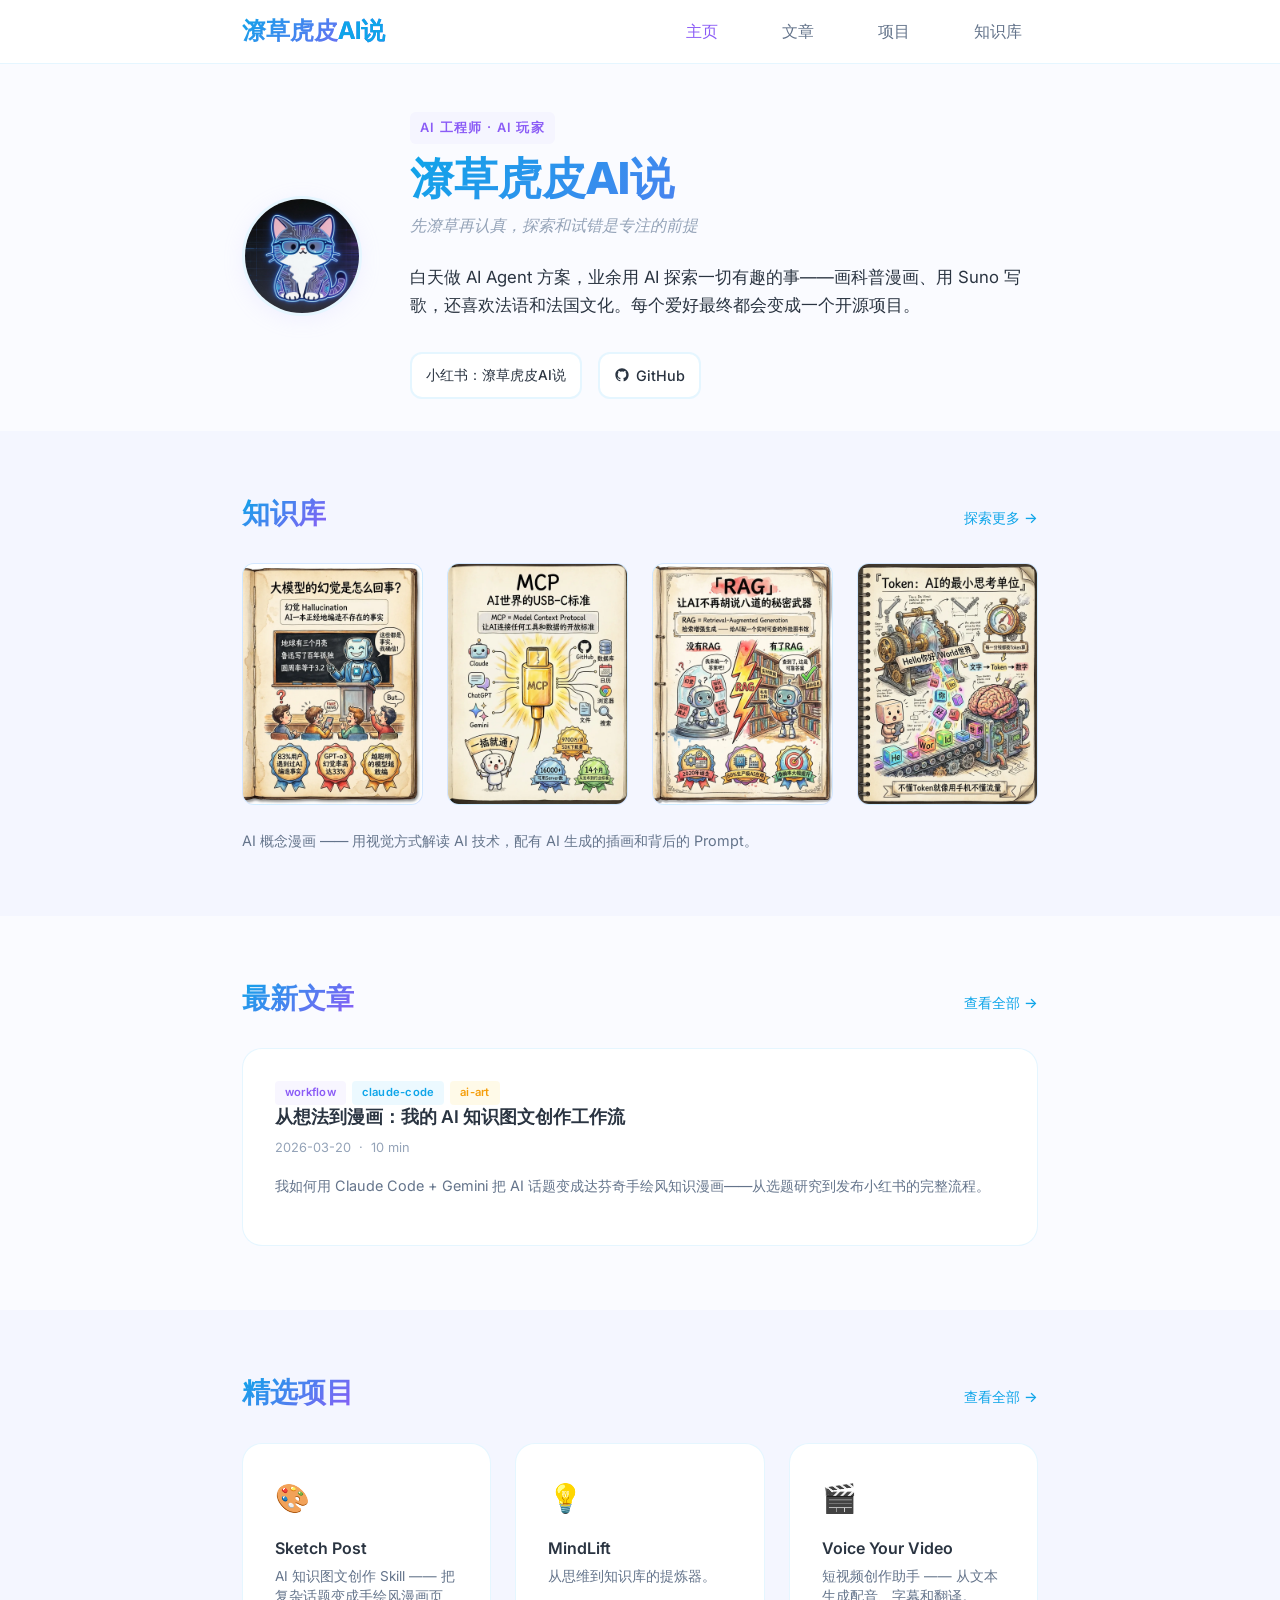
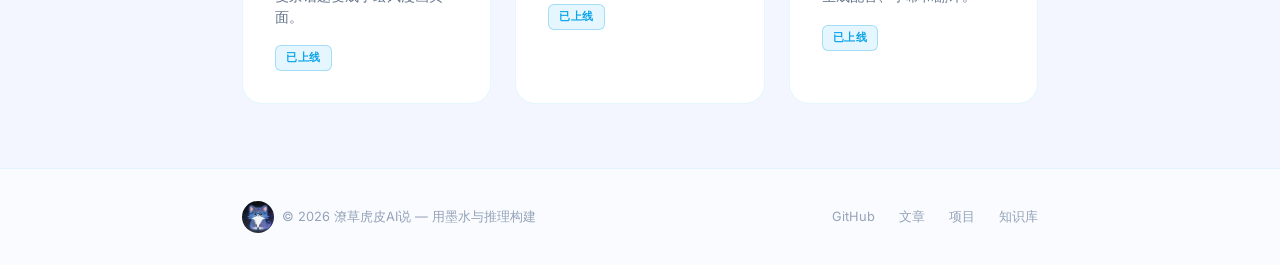
==== index.html @ 09efc5f9 "chore: reorder to knowledge-articles-projects, alternate bg colors Hero (white) → Knowledge (alt) → " ====
<!DOCTYPE html>
<html lang="en">
<head>
  <meta charset="UTF-8">
  <meta name="viewport" content="width=device-width, initial-scale=1.0">
  <meta name="description" content="潦草虎皮AI说 — AI 工程师，用漫画讲 AI 知识，用代码把爱好变成产品">
  <title>潦草虎皮AI说 — AI Engineer</title>
  <link rel="preconnect" href="https://fonts.googleapis.com">
  <link rel="preconnect" href="https://fonts.gstatic.com" crossorigin>
  <link href="https://fonts.googleapis.com/css2?family=Inter:wght@300;400;500;600;700;800&display=swap" rel="stylesheet">
  <style>
    /* 清新配色系统 */
    :root {
      --bg-primary: #fafbff;
      --bg-secondary: #f0f4ff;
      --bg-card: #ffffff;
      --text-primary: #2a3441;
      --text-secondary: #64748b;
      --text-muted: #94a3b8;
      --color-blue: #7dd3fc;
      --color-purple: #c4b5fd;
      --color-yellow: #fde68a;
      --color-blue-dark: #0ea5e9;
      --color-purple-dark: #8b5cf6;
      --color-yellow-dark: #f59e0b;
      --color-green-dark: #16a34a;
      --gradient-bg: #fafbff;
      --gradient-text: linear-gradient(135deg, #0ea5e9, #8b5cf6);
      --border-light: rgba(125, 211, 252, 0.2);
      --shadow-card: 0 4px 20px rgba(196, 181, 253, 0.15);
      --nav-height: 64px;
      --container-max: 860px;
      --spacing-xs: 0.5rem;
      --spacing-sm: 1rem;
      --spacing-md: 1.5rem;
      --spacing-lg: 2rem;
      --spacing-xl: 3rem;
      --spacing-2xl: 4rem;
      --radius-sm: 8px;
      --radius-md: 12px;
      --radius-lg: 20px;
      --transition-fast: 200ms ease;
      --transition-normal: 300ms ease;
    }

    * { box-sizing: border-box; margin: 0; padding: 0; }

    html {
      font-size: 16px;
      scroll-behavior: smooth;
      -webkit-font-smoothing: antialiased;
    }

    body {
      font-family: 'Inter', -apple-system, BlinkMacSystemFont, 'Segoe UI', sans-serif;
      font-weight: 400;
      line-height: 1.6;
      color: var(--text-primary);
      background: var(--gradient-bg);
      min-height: 100vh;
    }

    h1, h2, h3 {
      font-weight: 600;
      line-height: 1.3;
    }
    p { color: var(--text-secondary); }
    a { color: var(--color-blue-dark); text-decoration: none; transition: var(--transition-fast); }
    a:hover { color: var(--color-purple-dark); }

    .container {
      max-width: var(--container-max);
      margin: 0 auto;
      padding: 0 var(--spacing-lg);
    }

    /* Navigation */
    .nav {
      position: fixed;
      top: 0;
      width: 100%;
      height: var(--nav-height);
      background: rgba(255, 255, 255, 0.9);
      backdrop-filter: blur(20px);
      border-bottom: 1px solid var(--border-light);
      z-index: 1000;
    }

    .nav__inner {
      display: flex;
      align-items: center;
      justify-content: space-between;
      height: 100%;
    }

    .nav__logo {
      font-size: 1.5rem;
      font-weight: 700;
      background: var(--gradient-text);
      -webkit-background-clip: text;
      -webkit-text-fill-color: transparent;
      text-decoration: none;
    }

    .nav__logo-ai {
      color: var(--color-blue-dark);
      -webkit-text-fill-color: var(--color-blue-dark);
    }

    .nav__right {
      display: flex;
      align-items: center;
      gap: var(--spacing-sm);
    }

    .lang-toggle {
      padding: 6px 12px;
      border: 1px solid var(--border-light);
      border-radius: 6px;
      background: var(--bg-card);
      color: var(--text-secondary);
      font-size: 0.8rem;
      font-weight: 600;
      cursor: pointer;
      transition: var(--transition-fast);
    }

    .lang-toggle:hover {
      border-color: var(--color-purple);
      color: var(--color-purple-dark);
    }

    .nav__links {
      display: flex;
      list-style: none;
      gap: var(--spacing-lg);
    }

    .nav__link {
      font-weight: 500;
      color: var(--text-secondary);
      padding: var(--spacing-sm);
      border-radius: 6px;
      transition: var(--transition-fast);
    }

    .nav__link:hover {
      color: var(--color-purple-dark);
      background: rgba(196, 181, 253, 0.1);
    }

    .nav__link--active {
      color: var(--color-purple-dark);
    }

    .nav__hamburger {
      display: none;
      flex-direction: column;
      background: none;
      border: none;
      cursor: pointer;
      gap: 3px;
      padding: 8px;
    }

    .nav__hamburger span {
      width: 20px;
      height: 2px;
      background: var(--gradient-text);
      border-radius: 1px;
    }

    /* Hero Section — compact */
    .hero {
      padding-top: calc(var(--nav-height) + var(--spacing-xl));
      padding-bottom: var(--spacing-lg);
    }

    .hero__layout {
      display: grid;
      grid-template-columns: auto 1fr;
      gap: var(--spacing-xl);
      align-items: center;
    }

    @keyframes avatar-pulse {
      0%, 100% { box-shadow: var(--shadow-card), 0 0 0 0 rgba(139, 92, 246, 0.3); }
      50% { box-shadow: var(--shadow-card), 0 0 0 8px rgba(139, 92, 246, 0); }
    }

    .avatar-frame {
      width: 120px;
      height: 120px;
      border-radius: 50%;
      background: var(--bg-card);
      display: flex;
      align-items: center;
      justify-content: center;
      border: 3px solid var(--border-light);
      box-shadow: var(--shadow-card);
      animation: avatar-pulse 3s ease-in-out infinite;
    }

    .avatar-placeholder {
      display: flex;
      flex-direction: column;
      align-items: center;
      color: var(--color-purple-dark);
      text-align: center;
    }

    .avatar-placeholder__icon { width: 40px; height: 40px; margin-bottom: 6px; }
    .avatar-placeholder__label { font-size: 0.7rem; font-weight: 500; }

    .hero__eyebrow {
      font-size: 0.8rem;
      font-weight: 600;
      color: var(--color-purple-dark);
      text-transform: uppercase;
      letter-spacing: 0.1em;
      margin-bottom: var(--spacing-xs);
      padding: 6px 10px;
      background: rgba(196, 181, 253, 0.1);
      border-radius: 6px;
      display: inline-block;
    }

    .hero__name {
      font-size: 2.75rem;
      font-weight: 800;
      margin-bottom: var(--spacing-xs);
      background: var(--gradient-text);
      -webkit-background-clip: text;
      -webkit-text-fill-color: transparent;
      line-height: 1.2;
    }

    .hero__slogan {
      font-size: 1rem;
      font-style: italic;
      color: var(--text-muted);
      margin-bottom: var(--spacing-md);
    }

    .hero__bio {
      font-size: 1.05rem;
      line-height: 1.7;
      color: var(--text-primary);
      margin-bottom: var(--spacing-lg);
    }

    .hero__links {
      display: flex;
      gap: var(--spacing-sm);
      flex-wrap: wrap;
    }

    /* Social Links */
    .social-link {
      display: inline-flex;
      align-items: center;
      gap: 6px;
      padding: 10px 14px;
      background: var(--bg-card);
      border: 2px solid var(--border-light);
      border-radius: var(--radius-md);
      font-weight: 500;
      font-size: 0.9rem;
      color: var(--text-primary);
      transition: var(--transition-normal);
    }

    .social-link:hover { transform: translateY(-2px); }
    .social-link--github:hover { border-color: #333; box-shadow: 0 8px 24px rgba(0,0,0,0.15); color: #1a1a1a; }
    .social-link--xhs {
      font-size: 0.85rem;
    }
    .social-link--xhs:hover {
      border-color: #fe2c55;
      box-shadow: 0 8px 24px rgba(254, 44, 85, 0.2);
      color: #fe2c55;
    }

    .social-link svg { width: 16px; height: 16px; }

    /* Text Highlights */
    .text-highlight {
      background: linear-gradient(120deg, rgba(125, 211, 252, 0.2) 0%, rgba(196, 181, 253, 0.2) 100%);
      padding: 0.125em 0.375em;
      border-radius: 6px;
      font-weight: 500;
      color: var(--color-purple-dark);
      border: 1px solid rgba(196, 181, 253, 0.3);
      display: inline-block;
      margin: 0 2px;
    }

    /* Sections */
    .section {
      padding: var(--spacing-2xl) 0;
    }

    .section--alt {
      background: #f4f6ff;
    }

    .section__header {
      display: flex;
      align-items: baseline;
      justify-content: space-between;
      margin-bottom: var(--spacing-lg);
    }

    .section__title {
      font-size: 1.75rem;
      font-weight: 700;
      background: var(--gradient-text);
      -webkit-background-clip: text;
      -webkit-text-fill-color: transparent;
    }

    .section__view-all {
      font-size: 0.9rem;
      font-weight: 500;
      color: var(--color-blue-dark);
      white-space: nowrap;
      transition: var(--transition-fast);
    }

    .section__view-all:hover {
      color: var(--color-purple-dark);
    }

    /* Cards — base */
    .card {
      background: var(--bg-card);
      border: 1px solid var(--border-light);
      border-radius: var(--radius-lg);
      padding: var(--spacing-lg);
      transition: var(--transition-normal);
    }

    .card:hover {
      border-color: var(--color-blue);
      transform: translateY(-3px);
      box-shadow: 0 12px 40px rgba(139, 92, 246, 0.15);
    }

    /* Article Cards */
    .article-preview-card {
      display: block;
      text-decoration: none;
      color: inherit;
    }

    .article-preview-card:hover {
      color: inherit;
    }

    .article-preview__title {
      font-size: 1.1rem;
      font-weight: 600;
      color: var(--text-primary);
      margin-bottom: var(--spacing-xs);
      line-height: 1.4;
    }

    .article-preview__meta {
      display: flex;
      align-items: center;
      gap: 8px;
      font-size: 0.8rem;
      color: var(--text-muted);
      margin-bottom: var(--spacing-sm);
    }

    .article-preview__excerpt {
      font-size: 0.9rem;
      color: var(--text-secondary);
      line-height: 1.6;
      margin-bottom: var(--spacing-sm);
      display: -webkit-box;
      -webkit-line-clamp: 2;
      -webkit-box-orient: vertical;
      overflow: hidden;
    }

    .article-preview__tags {
      display: flex;
      gap: 6px;
      flex-wrap: wrap;
    }

    .tag {
      display: inline-block;
      padding: 3px 10px;
      font-size: 0.7rem;
      font-weight: 600;
      border-radius: 4px;
      background: rgba(196, 181, 253, 0.12);
      color: var(--color-purple-dark);
      letter-spacing: 0.02em;
    }

    .tag--blue { background: rgba(125, 211, 252, 0.15); color: var(--color-blue-dark); }
    .tag--yellow { background: rgba(253, 230, 138, 0.2); color: var(--color-yellow-dark); }
    .tag--green { background: rgba(22, 163, 74, 0.1); color: var(--color-green-dark); }

    /* Project Cards */
    .project-preview-cards {
      display: grid;
      grid-template-columns: repeat(3, 1fr);
      gap: var(--spacing-md);
    }

    .project-preview-card {
      display: block;
      text-decoration: none;
      color: inherit;
    }

    .project-preview-card:hover { color: inherit; }

    .project-preview__icon {
      font-size: 1.75rem;
      margin-bottom: var(--spacing-sm);
    }

    .project-preview__name {
      font-size: 1rem;
      font-weight: 600;
      color: var(--text-primary);
      margin-bottom: 4px;
    }

    .project-preview__desc {
      font-size: 0.85rem;
      color: var(--text-secondary);
      line-height: 1.5;
      margin-bottom: var(--spacing-sm);
    }

    /* Status Badges */
    .status-badge {
      display: inline-block;
      padding: 3px 10px;
      font-size: 0.7rem;
      font-weight: 600;
      border-radius: 6px;
      text-transform: uppercase;
      letter-spacing: 0.05em;
    }

    .status-badge--wip {
      background: rgba(253, 230, 138, 0.2);
      color: var(--color-yellow-dark);
      border: 1px solid rgba(245, 158, 11, 0.3);
    }

    .status-badge--active {
      background: rgba(125, 211, 252, 0.2);
      color: var(--color-blue-dark);
      border: 1px solid rgba(14, 165, 233, 0.3);
    }

    .status-badge--planning {
      background: rgba(196, 181, 253, 0.2);
      color: var(--color-purple-dark);
      border: 1px solid rgba(139, 92, 246, 0.3);
    }

    /* Knowledge Preview Grid */
    .knowledge-preview-grid {
      display: grid;
      grid-template-columns: repeat(4, 1fr);
      gap: var(--spacing-md);
      margin-bottom: var(--spacing-md);
    }

    .knowledge-thumb {
      aspect-ratio: 3/4;
      border-radius: var(--radius-md);
      overflow: hidden;
      position: relative;
      background: linear-gradient(135deg, rgba(125, 211, 252, 0.15), rgba(196, 181, 253, 0.2));
      border: 1px solid var(--border-light);
      transition: var(--transition-normal);
    }

    .knowledge-thumb:hover {
      transform: translateY(-3px);
      box-shadow: 0 8px 24px rgba(139, 92, 246, 0.15);
      border-color: var(--color-purple);
    }

    .knowledge-preview__desc {
      font-size: 0.9rem;
      color: var(--text-secondary);
      line-height: 1.6;
    }

    /* About section */
    .about-brief {
      font-size: 1.05rem;
      line-height: 1.8;
      color: var(--text-secondary);
      max-width: 640px;
    }

    .about-brief strong {
      color: var(--text-primary);
      font-weight: 600;
    }

    /* Article grid */
    .article-preview-grid {
      display: grid;
      gap: var(--spacing-md);
    }

    /* Footer */
    .footer {
      padding: var(--spacing-lg) 0;
      border-top: 1px solid var(--border-light);
    }

    .footer__inner {
      display: flex;
      align-items: center;
      justify-content: space-between;
    }

    .footer__copy {
      font-size: 0.8rem;
      color: var(--text-muted);
    }

    .footer__links {
      display: flex;
      gap: var(--spacing-md);
    }

    .footer__link {
      font-size: 0.8rem;
      color: var(--text-muted);
    }

    .footer__link:hover {
      color: var(--color-purple-dark);
    }

    .footer__cat {
      width: 32px;
      height: 32px;
      border-radius: 50%;
      object-fit: cover;
    }

    /* Responsive */
    @media (max-width: 768px) {
      .container { padding: 0 var(--spacing-md); }
      .hero__layout {
        grid-template-columns: 1fr;
        text-align: center;
        gap: var(--spacing-lg);
      }
      .hero__name { font-size: 2.25rem; }
      .hero__links { justify-content: center; }
      .nav__links { display: none; }
      .nav__hamburger { display: flex; }
      .project-preview-cards { grid-template-columns: 1fr; }
      .knowledge-preview-grid { grid-template-columns: repeat(2, 1fr); }
      .section__header { flex-direction: column; gap: var(--spacing-xs); }
      .footer__inner { flex-direction: column; gap: var(--spacing-sm); text-align: center; }
    }

    @media (max-width: 480px) {
      .knowledge-preview-grid { grid-template-columns: repeat(2, 1fr); }
    }
  </style>
</head>
<body data-page="home">

  <!-- Navigation -->
  <nav class="nav" aria-label="Main navigation">
    <div class="container nav__inner">
      <a href="index.html" class="nav__logo" aria-label="HoopyAI home">
        潦草虎皮<span class="nav__logo-ai">AI说</span>
      </a>
      <div class="nav__right">
        <button class="lang-toggle" aria-label="Switch language" hidden>中文</button>
        <button class="nav__hamburger" aria-label="Toggle navigation" aria-expanded="false" aria-controls="nav-links">
          <span></span><span></span><span></span>
        </button>
      </div>
      <ul class="nav__links" id="nav-links" role="list">
        <li><a href="index.html" class="nav__link" data-i18n="nav.home">Home</a></li>
        <li><a href="articles.html" class="nav__link" data-i18n="nav.articles">Articles</a></li>
        <li><a href="projects.html" class="nav__link" data-i18n="nav.projects">Projects</a></li>
        <li><a href="knowledge.html" class="nav__link" data-i18n="nav.knowledge">Knowledge</a></li>
      </ul>
    </div>
  </nav>

  <main>
    <!-- 1. Hero Section (compact) -->
    <section class="hero">
      <div class="container">
        <div class="hero__layout">
          <!-- Avatar -->
          <figure class="avatar-frame" aria-label="Profile photo">
            <img src="images/avatar/avatar.jpg" alt="潦草虎皮AI说" style="width:100%;height:100%;object-fit:cover;border-radius:50%;">
          </figure>

          <!-- Content -->
          <div class="hero__content">
            <p class="hero__eyebrow" data-i18n="hero.eyebrow">AI Engineer · AI Explorer</p>

            <h1 class="hero__name" data-i18n="hero.name">潦草虎皮AI说</h1>

            <p class="hero__slogan" data-i18n="hero.slogan">
              先潦草再认真，探索和试错是专注的前提
            </p>

            <p class="hero__bio" data-i18n="hero.bio">
              白天做 AI Agent 方案，业余用 AI 探索一切有趣的事——画科普漫画、用 Suno 写歌，还喜欢法语和法国文化。每个爱好最终都会变成一个开源项目。
            </p>

            <div class="hero__links" role="list">
              <span class="social-link social-link--xhs" role="listitem">
                小红书：潦草虎皮AI说
              </span>
              <a href="https://github.com/hoopyAI" target="_blank" rel="noopener noreferrer"
                 class="social-link social-link--github" role="listitem">
                <svg viewBox="0 0 24 24" fill="currentColor">
                  <path d="M12 2C6.477 2 2 6.477 2 12c0 4.418 2.865 8.167 6.839 9.49.5.09.682-.217.682-.482 0-.237-.009-.868-.013-1.703-2.782.604-3.369-1.342-3.369-1.342-.454-1.154-1.11-1.462-1.11-1.462-.908-.62.069-.608.069-.608 1.003.07 1.531 1.03 1.531 1.03.892 1.529 2.341 1.088 2.91.832.092-.647.35-1.088.636-1.338-2.22-.253-4.555-1.11-4.555-4.943 0-1.091.39-1.984 1.029-2.683-.103-.253-.446-1.27.098-2.647 0 0 .84-.269 2.75 1.025A9.564 9.564 0 0112 6.844c.85.004 1.705.115 2.504.337 1.909-1.294 2.747-1.025 2.747-1.025.546 1.377.202 2.394.1 2.647.64.699 1.028 1.592 1.028 2.683 0 3.842-2.339 4.687-4.566 4.935.359.309.678.919.678 1.852 0 1.336-.012 2.415-.012 2.743 0 .267.18.578.688.48C19.138 20.163 22 16.418 22 12c0-5.523-4.477-10-10-10z"/>
                </svg>
                GitHub
              </a>
            </div>
          </div>
        </div>
      </div>
    </section>

    <!-- 2. Knowledge Hub Preview -->
    <section class="section section--alt">
      <div class="container">
        <div class="section__header">
          <h2 class="section__title" data-i18n="home.knowledge.title">Knowledge Hub</h2>
          <a href="knowledge.html" class="section__view-all" data-i18n="home.knowledge.viewAll">Explore more &rarr;</a>
        </div>

        <div class="knowledge-preview-grid">
          <a href="knowledge.html" class="knowledge-thumb">
            <img src="images/topics/hallucination/img-1.webp" alt="AI 幻觉" style="width:100%;height:100%;object-fit:cover;">
          </a>
          <a href="knowledge.html" class="knowledge-thumb">
            <img src="images/topics/mcp/img-1.webp" alt="什么是 MCP" style="width:100%;height:100%;object-fit:cover;">
          </a>
          <a href="knowledge.html" class="knowledge-thumb">
            <img src="images/topics/rag/img-1.webp" alt="RAG 全解析" style="width:100%;height:100%;object-fit:cover;">
          </a>
          <a href="knowledge.html" class="knowledge-thumb">
            <img src="images/topics/token/img-1.webp" alt="什么是 Token" style="width:100%;height:100%;object-fit:cover;">
          </a>
        </div>

        <p class="knowledge-preview__desc" data-i18n="home.knowledge.desc">AI concept comics — visual explainers for AI technology with AI-generated illustrations and the prompts behind them.</p>
      </div>
    </section>

    <!-- 3. Latest Articles -->
    <section class="section">
      <div class="container">
        <div class="section__header">
          <h2 class="section__title" data-i18n="home.articles.title">Latest Articles</h2>
          <a href="articles.html" class="section__view-all" data-i18n="home.articles.viewAll">View all &rarr;</a>
        </div>

        <div class="article-preview-grid">
          <a href="post.html?id=creation-workflow" class="card article-preview-card">
            <div class="article-preview__tags">
              <span class="tag">workflow</span>
              <span class="tag tag--blue">claude-code</span>
              <span class="tag tag--yellow">ai-art</span>
            </div>
            <h3 class="article-preview__title" data-i18n="home.articles.a1.title">From Idea to Comic: My AI Knowledge Post Creation Workflow</h3>
            <div class="article-preview__meta">
              <time datetime="2026-03-20">2026-03-20</time>
              <span>&middot;</span>
              <span>10 min</span>
            </div>
            <p class="article-preview__excerpt" data-i18n="home.articles.a1.excerpt">How I use Claude Code + Gemini to turn AI topics into hand-drawn style knowledge comics — from topic research to publishing on Xiaohongshu.</p>
          </a>
        </div>
      </div>
    </section>

    <!-- 4. Featured Projects -->
    <section class="section section--alt">
      <div class="container">
        <div class="section__header">
          <h2 class="section__title" data-i18n="home.projects.title">Featured Projects</h2>
          <a href="projects.html" class="section__view-all" data-i18n="home.projects.viewAll">View all &rarr;</a>
        </div>

        <div class="project-preview-cards">
          <a href="https://github.com/hoopyAI/sketch-post" target="_blank" rel="noopener noreferrer" class="card project-preview-card">
            <div class="project-preview__icon">🎨</div>
            <div class="project-preview__name">Sketch Post</div>
            <p class="project-preview__desc" data-i18n="home.projects.p1.desc">AI knowledge comic creation Skill — turns complex topics into hand-drawn style comic pages.</p>
            <span class="status-badge status-badge--active" data-i18n="home.projects.p1.status">Active</span>
          </a>

          <a href="https://github.com/hoopyAI/MindLift" target="_blank" rel="noopener noreferrer" class="card project-preview-card">
            <div class="project-preview__icon">💡</div>
            <div class="project-preview__name">MindLift</div>
            <p class="project-preview__desc" data-i18n="home.projects.p2.desc">Lifting knowledge and inspiration from Mind to Knowledge Base.</p>
            <span class="status-badge status-badge--active" data-i18n="home.projects.p2.status">Active</span>
          </a>

          <a href="https://github.com/hoopyAI/voice-your-video" target="_blank" rel="noopener noreferrer" class="card project-preview-card">
            <div class="project-preview__icon">🎬</div>
            <div class="project-preview__name">Voice Your Video</div>
            <p class="project-preview__desc" data-i18n="home.projects.p3.desc">Short-video creation assistant — voiceovers, subtitles, and translations from text.</p>
            <span class="status-badge status-badge--active" data-i18n="home.projects.p3.status">Active</span>
          </a>
        </div>
      </div>
    </section>

  </main>

  <footer class="footer">
    <div class="container footer__inner">
      <div style="display:flex;align-items:center;gap:8px;">
        <img src="images/avatar/avatar.jpg" alt="" class="footer__cat">
        <p class="footer__copy" data-i18n="footer.copy">&copy; 2026 潦草虎皮AI说 &mdash; crafted with ink &amp; inference</p>
      </div>
      <nav class="footer__links" aria-label="Footer links">
        <a href="https://github.com/hoopyAI" target="_blank" rel="noopener noreferrer" class="footer__link">GitHub</a>
        <a href="articles.html" class="footer__link" data-i18n="nav.articles">Articles</a>
        <a href="projects.html" class="footer__link" data-i18n="nav.projects">Projects</a>
        <a href="knowledge.html" class="footer__link" data-i18n="nav.knowledge">Knowledge</a>
      </nav>
    </div>
  </footer>

  <script src="js/app.js"></script>
</body>
</html>
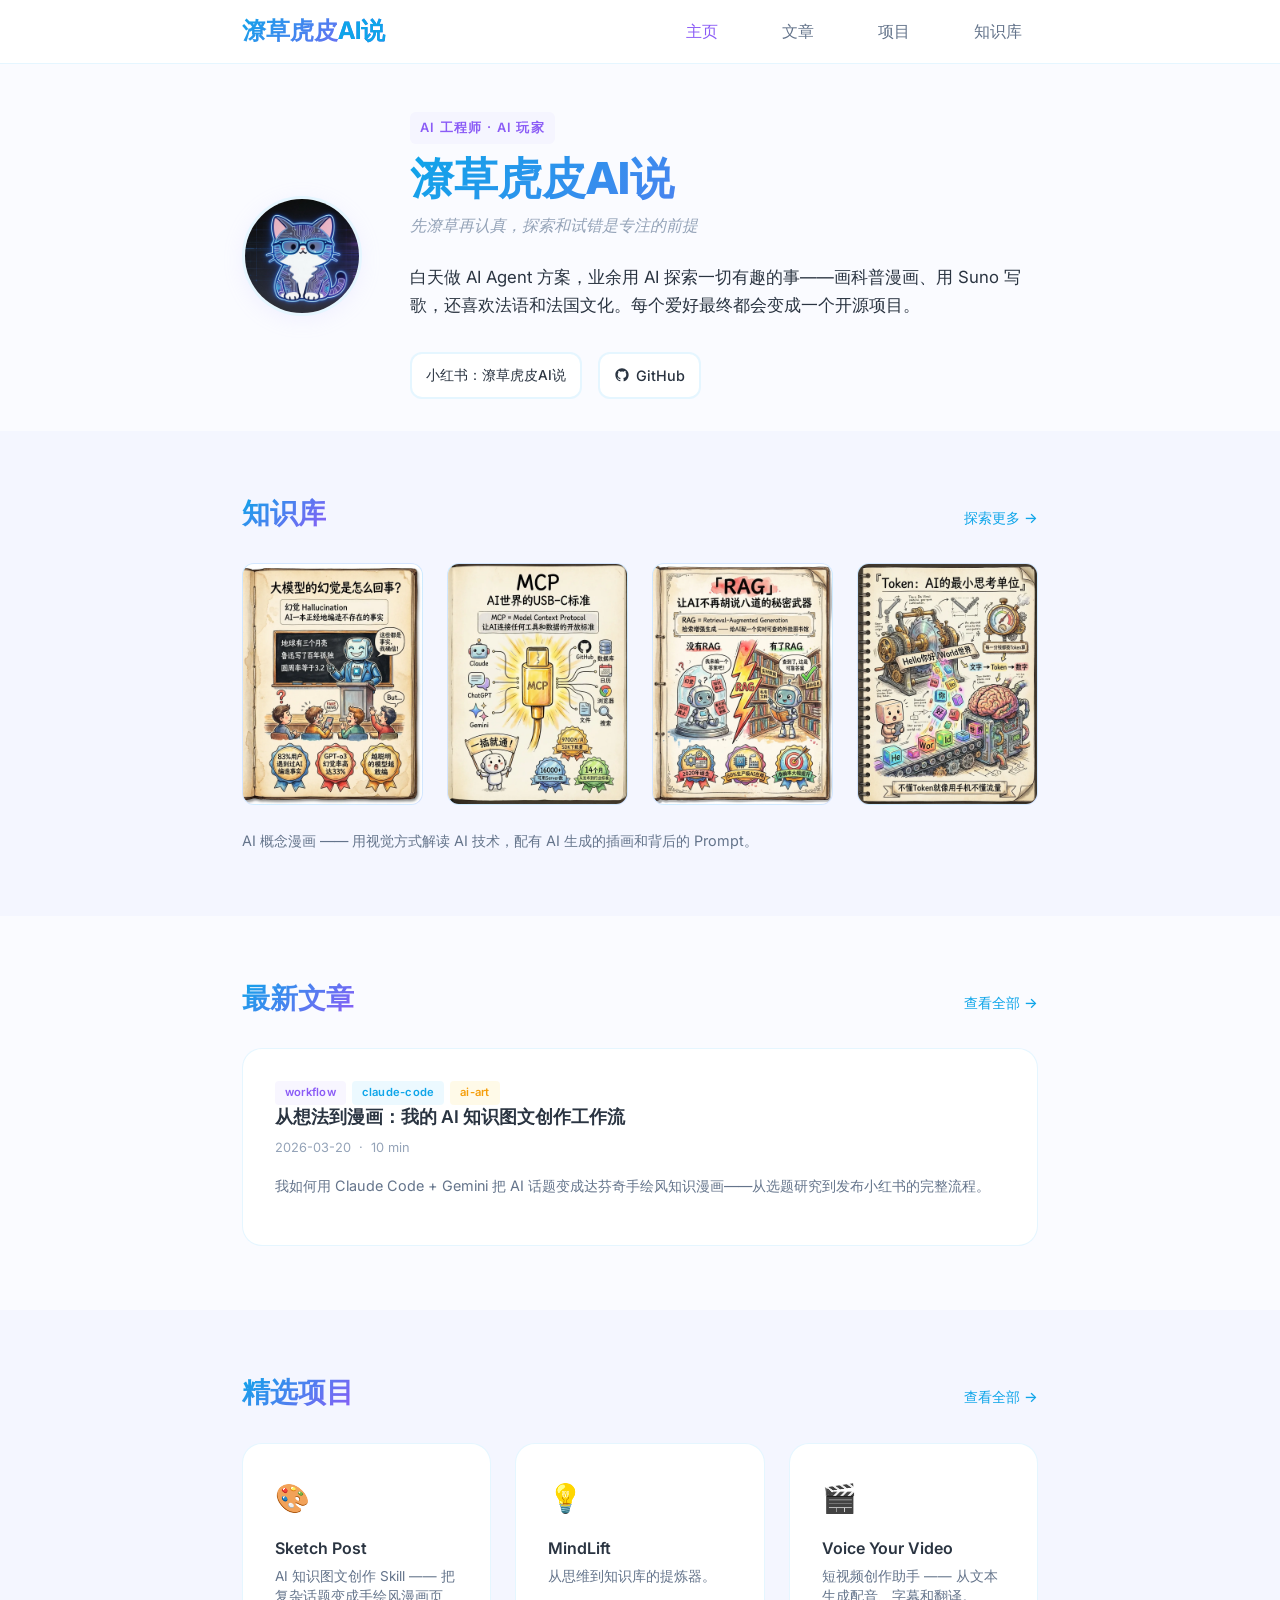
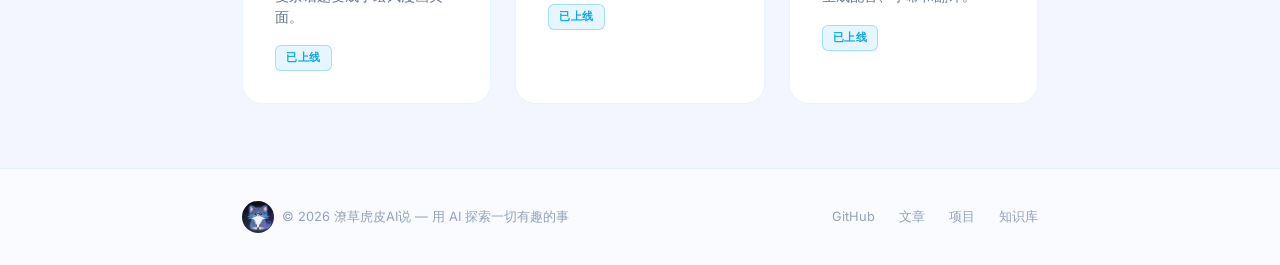
==== commit bb64cdc3: "fix: use absolute paths for article links to prevent routing issues Co-Authored-By: Claude Opus 4.6 " ====
--- a/index.html
+++ b/index.html
@@ -679,7 +679,7 @@
         </div>
 
         <div class="article-preview-grid">
-          <a href="post.html?id=creation-workflow" class="card article-preview-card">
+          <a href="/post.html?id=creation-workflow" class="card article-preview-card">
             <div class="article-preview__tags">
               <span class="tag">workflow</span>
               <span class="tag tag--blue">claude-code</span>
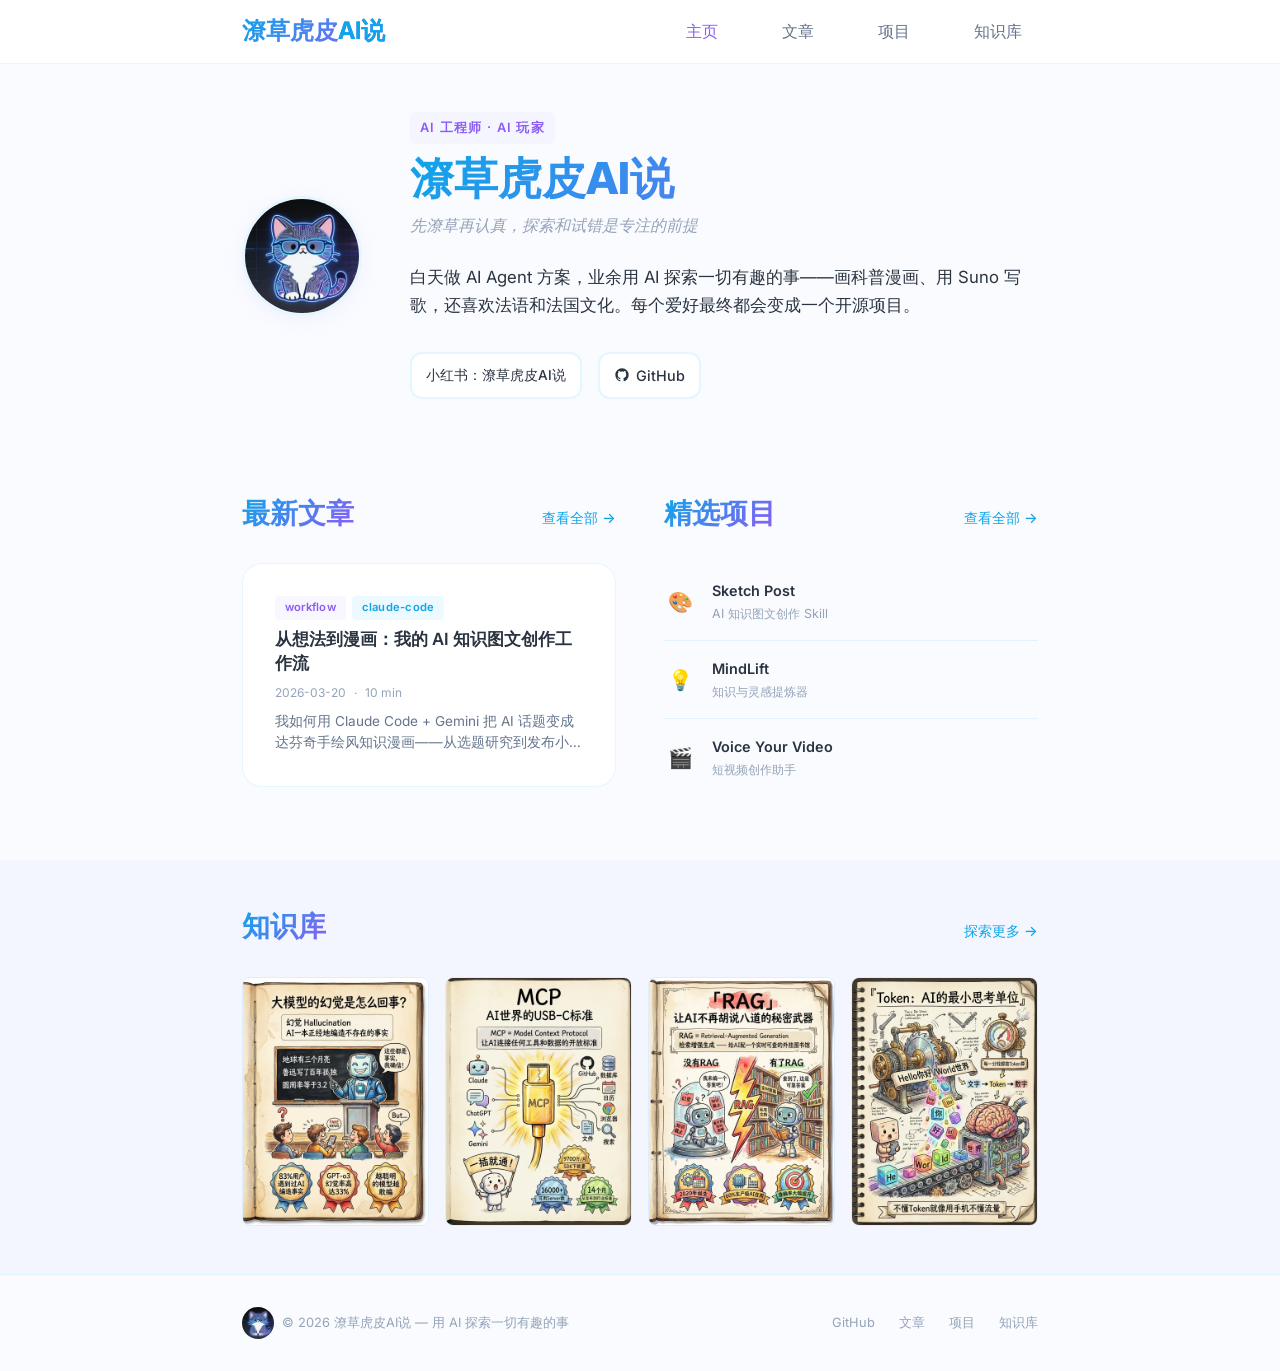
==== commit 1bb350c7: "feat: compact dashboard layout — article+projects side by side, knowledge strip Co-Authored-By: Clau" ====
--- a/index.html
+++ b/index.html
@@ -346,6 +346,13 @@
       box-shadow: 0 12px 40px rgba(139, 92, 246, 0.15);
     }
 
+    /* Dashboard grid */
+    .dashboard-grid {
+      display: grid;
+      grid-template-columns: 1fr 1fr;
+      gap: var(--spacing-xl);
+    }
+
     /* Article Cards */
     .article-preview-card {
       display: block;
@@ -358,7 +365,7 @@
     }
 
     .article-preview__title {
-      font-size: 1.1rem;
+      font-size: 1.05rem;
       font-weight: 600;
       color: var(--text-primary);
       margin-bottom: var(--spacing-xs);
@@ -369,16 +376,16 @@
       display: flex;
       align-items: center;
       gap: 8px;
-      font-size: 0.8rem;
+      font-size: 0.75rem;
       color: var(--text-muted);
-      margin-bottom: var(--spacing-sm);
+      margin-bottom: var(--spacing-xs);
     }
 
     .article-preview__excerpt {
-      font-size: 0.9rem;
+      font-size: 0.85rem;
       color: var(--text-secondary);
       line-height: 1.6;
-      margin-bottom: var(--spacing-sm);
+      margin: 0;
       display: -webkit-box;
       -webkit-line-clamp: 2;
       -webkit-box-orient: vertical;
@@ -389,6 +396,7 @@
       display: flex;
       gap: 6px;
       flex-wrap: wrap;
+      margin-bottom: var(--spacing-xs);
     }
 
     .tag {
@@ -406,116 +414,84 @@
     .tag--yellow { background: rgba(253, 230, 138, 0.2); color: var(--color-yellow-dark); }
     .tag--green { background: rgba(22, 163, 74, 0.1); color: var(--color-green-dark); }
 
-    /* Project Cards */
-    .project-preview-cards {
-      display: grid;
-      grid-template-columns: repeat(3, 1fr);
-      gap: var(--spacing-md);
-    }
-
-    .project-preview-card {
-      display: block;
+    /* Project rows (compact list) */
+    .project-list {
+      display: flex;
+      flex-direction: column;
+      gap: 0;
+    }
+
+    .project-row {
+      display: flex;
+      align-items: center;
+      gap: var(--spacing-sm);
+      padding: var(--spacing-sm) 0;
+      border-bottom: 1px solid var(--border-light);
       text-decoration: none;
       color: inherit;
-    }
-
-    .project-preview-card:hover { color: inherit; }
-
-    .project-preview__icon {
-      font-size: 1.75rem;
-      margin-bottom: var(--spacing-sm);
-    }
-
-    .project-preview__name {
-      font-size: 1rem;
+      transition: var(--transition-fast);
+    }
+
+    .project-row:last-child { border-bottom: none; }
+
+    .project-row:hover {
+      color: var(--color-purple-dark);
+    }
+
+    .project-row__icon {
+      font-size: 1.25rem;
+      flex-shrink: 0;
+      width: 32px;
+      text-align: center;
+    }
+
+    .project-row__info {
+      display: flex;
+      flex-direction: column;
+      gap: 2px;
+    }
+
+    .project-row__name {
+      font-size: 0.9rem;
       font-weight: 600;
       color: var(--text-primary);
-      margin-bottom: 4px;
-    }
-
-    .project-preview__desc {
-      font-size: 0.85rem;
-      color: var(--text-secondary);
-      line-height: 1.5;
-      margin-bottom: var(--spacing-sm);
-    }
-
-    /* Status Badges */
-    .status-badge {
-      display: inline-block;
-      padding: 3px 10px;
-      font-size: 0.7rem;
-      font-weight: 600;
-      border-radius: 6px;
-      text-transform: uppercase;
-      letter-spacing: 0.05em;
-    }
-
-    .status-badge--wip {
-      background: rgba(253, 230, 138, 0.2);
-      color: var(--color-yellow-dark);
-      border: 1px solid rgba(245, 158, 11, 0.3);
-    }
-
-    .status-badge--active {
-      background: rgba(125, 211, 252, 0.2);
-      color: var(--color-blue-dark);
-      border: 1px solid rgba(14, 165, 233, 0.3);
-    }
-
-    .status-badge--planning {
-      background: rgba(196, 181, 253, 0.2);
-      color: var(--color-purple-dark);
-      border: 1px solid rgba(139, 92, 246, 0.3);
-    }
-
-    /* Knowledge Preview Grid */
-    .knowledge-preview-grid {
+    }
+
+    .project-row:hover .project-row__name {
+      color: var(--color-purple-dark);
+    }
+
+    .project-row__desc {
+      font-size: 0.78rem;
+      color: var(--text-muted);
+    }
+
+    /* Knowledge strip (compact horizontal) */
+    .knowledge-strip {
       display: grid;
       grid-template-columns: repeat(4, 1fr);
-      gap: var(--spacing-md);
-      margin-bottom: var(--spacing-md);
-    }
-
-    .knowledge-thumb {
+      gap: var(--spacing-sm);
+    }
+
+    .knowledge-strip__thumb {
       aspect-ratio: 3/4;
-      border-radius: var(--radius-md);
+      border-radius: var(--radius-sm);
       overflow: hidden;
-      position: relative;
-      background: linear-gradient(135deg, rgba(125, 211, 252, 0.15), rgba(196, 181, 253, 0.2));
       border: 1px solid var(--border-light);
       transition: var(--transition-normal);
     }
 
-    .knowledge-thumb:hover {
-      transform: translateY(-3px);
-      box-shadow: 0 8px 24px rgba(139, 92, 246, 0.15);
+    .knowledge-strip__thumb:hover {
+      transform: translateY(-2px);
+      box-shadow: 0 6px 16px rgba(139, 92, 246, 0.12);
       border-color: var(--color-purple);
     }
 
-    .knowledge-preview__desc {
-      font-size: 0.9rem;
-      color: var(--text-secondary);
-      line-height: 1.6;
-    }
-
-    /* About section */
-    .about-brief {
-      font-size: 1.05rem;
-      line-height: 1.8;
-      color: var(--text-secondary);
-      max-width: 640px;
-    }
-
-    .about-brief strong {
-      color: var(--text-primary);
-      font-weight: 600;
-    }
-
-    /* Article grid */
-    .article-preview-grid {
-      display: grid;
-      gap: var(--spacing-md);
+    .knowledge-strip__thumb img {
+      width: 100%;
+      height: 100%;
+      object-fit: cover;
+      display: block;
     }
 
     /* Footer */
@@ -568,14 +544,14 @@
       .hero__links { justify-content: center; }
       .nav__links { display: none; }
       .nav__hamburger { display: flex; }
-      .project-preview-cards { grid-template-columns: 1fr; }
-      .knowledge-preview-grid { grid-template-columns: repeat(2, 1fr); }
+      .dashboard-grid { grid-template-columns: 1fr; }
+      .knowledge-strip { grid-template-columns: repeat(4, 1fr); }
       .section__header { flex-direction: column; gap: var(--spacing-xs); }
       .footer__inner { flex-direction: column; gap: var(--spacing-sm); text-align: center; }
     }
 
     @media (max-width: 480px) {
-      .knowledge-preview-grid { grid-template-columns: repeat(2, 1fr); }
+      .knowledge-strip { grid-template-columns: repeat(2, 1fr); }
     }
   </style>
 </head>
@@ -643,88 +619,84 @@
       </div>
     </section>
 
-    <!-- 2. Knowledge Hub Preview -->
-    <section class="section section--alt">
+    <!-- Dashboard: Article + Projects side by side -->
+    <section class="section">
+      <div class="container">
+        <div class="dashboard-grid">
+          <!-- Left: Latest Article -->
+          <div class="dashboard-col">
+            <div class="section__header">
+              <h2 class="section__title" data-i18n="home.articles.title">Latest Articles</h2>
+              <a href="articles.html" class="section__view-all" data-i18n="home.articles.viewAll">View all &rarr;</a>
+            </div>
+            <a href="/post.html?id=creation-workflow" class="card article-preview-card">
+              <div class="article-preview__tags">
+                <span class="tag">workflow</span>
+                <span class="tag tag--blue">claude-code</span>
+              </div>
+              <h3 class="article-preview__title" data-i18n="home.articles.a1.title">From Idea to Comic: My AI Knowledge Post Creation Workflow</h3>
+              <div class="article-preview__meta">
+                <time datetime="2026-03-20">2026-03-20</time>
+                <span>&middot;</span>
+                <span>10 min</span>
+              </div>
+              <p class="article-preview__excerpt" data-i18n="home.articles.a1.excerpt">How I use Claude Code + Gemini to turn AI topics into hand-drawn style knowledge comics.</p>
+            </a>
+          </div>
+
+          <!-- Right: Projects -->
+          <div class="dashboard-col">
+            <div class="section__header">
+              <h2 class="section__title" data-i18n="home.projects.title">Featured Projects</h2>
+              <a href="projects.html" class="section__view-all" data-i18n="home.projects.viewAll">View all &rarr;</a>
+            </div>
+            <div class="project-list">
+              <a href="https://github.com/hoopyAI/sketch-post" target="_blank" rel="noopener noreferrer" class="project-row">
+                <span class="project-row__icon">🎨</span>
+                <div class="project-row__info">
+                  <span class="project-row__name">Sketch Post</span>
+                  <span class="project-row__desc" data-i18n="home.projects.p1.desc">AI knowledge comic creation Skill</span>
+                </div>
+              </a>
+              <a href="https://github.com/hoopyAI/MindLift" target="_blank" rel="noopener noreferrer" class="project-row">
+                <span class="project-row__icon">💡</span>
+                <div class="project-row__info">
+                  <span class="project-row__name">MindLift</span>
+                  <span class="project-row__desc" data-i18n="home.projects.p2.desc">Knowledge and inspiration distiller</span>
+                </div>
+              </a>
+              <a href="https://github.com/hoopyAI/voice-your-video" target="_blank" rel="noopener noreferrer" class="project-row">
+                <span class="project-row__icon">🎬</span>
+                <div class="project-row__info">
+                  <span class="project-row__name">Voice Your Video</span>
+                  <span class="project-row__desc" data-i18n="home.projects.p3.desc">Short-video creation assistant</span>
+                </div>
+              </a>
+            </div>
+          </div>
+        </div>
+      </div>
+    </section>
+
+    <!-- Knowledge Hub: compact strip -->
+    <section class="section section--alt" style="padding: var(--spacing-xl) 0;">
       <div class="container">
         <div class="section__header">
           <h2 class="section__title" data-i18n="home.knowledge.title">Knowledge Hub</h2>
           <a href="knowledge.html" class="section__view-all" data-i18n="home.knowledge.viewAll">Explore more &rarr;</a>
         </div>
-
-        <div class="knowledge-preview-grid">
-          <a href="knowledge.html" class="knowledge-thumb">
-            <img src="images/topics/hallucination/img-1.webp" alt="AI 幻觉" style="width:100%;height:100%;object-fit:cover;">
+        <div class="knowledge-strip">
+          <a href="knowledge.html" class="knowledge-strip__thumb">
+            <img src="images/topics/hallucination/img-1.webp" alt="AI 幻觉">
           </a>
-          <a href="knowledge.html" class="knowledge-thumb">
-            <img src="images/topics/mcp/img-1.webp" alt="什么是 MCP" style="width:100%;height:100%;object-fit:cover;">
+          <a href="knowledge.html" class="knowledge-strip__thumb">
+            <img src="images/topics/mcp/img-1.webp" alt="什么是 MCP">
           </a>
-          <a href="knowledge.html" class="knowledge-thumb">
-            <img src="images/topics/rag/img-1.webp" alt="RAG 全解析" style="width:100%;height:100%;object-fit:cover;">
+          <a href="knowledge.html" class="knowledge-strip__thumb">
+            <img src="images/topics/rag/img-1.webp" alt="RAG 全解析">
           </a>
-          <a href="knowledge.html" class="knowledge-thumb">
-            <img src="images/topics/token/img-1.webp" alt="什么是 Token" style="width:100%;height:100%;object-fit:cover;">
-          </a>
-        </div>
-
-        <p class="knowledge-preview__desc" data-i18n="home.knowledge.desc">AI concept comics — visual explainers for AI technology with AI-generated illustrations and the prompts behind them.</p>
-      </div>
-    </section>
-
-    <!-- 3. Latest Articles -->
-    <section class="section">
-      <div class="container">
-        <div class="section__header">
-          <h2 class="section__title" data-i18n="home.articles.title">Latest Articles</h2>
-          <a href="articles.html" class="section__view-all" data-i18n="home.articles.viewAll">View all &rarr;</a>
-        </div>
-
-        <div class="article-preview-grid">
-          <a href="/post.html?id=creation-workflow" class="card article-preview-card">
-            <div class="article-preview__tags">
-              <span class="tag">workflow</span>
-              <span class="tag tag--blue">claude-code</span>
-              <span class="tag tag--yellow">ai-art</span>
-            </div>
-            <h3 class="article-preview__title" data-i18n="home.articles.a1.title">From Idea to Comic: My AI Knowledge Post Creation Workflow</h3>
-            <div class="article-preview__meta">
-              <time datetime="2026-03-20">2026-03-20</time>
-              <span>&middot;</span>
-              <span>10 min</span>
-            </div>
-            <p class="article-preview__excerpt" data-i18n="home.articles.a1.excerpt">How I use Claude Code + Gemini to turn AI topics into hand-drawn style knowledge comics — from topic research to publishing on Xiaohongshu.</p>
-          </a>
-        </div>
-      </div>
-    </section>
-
-    <!-- 4. Featured Projects -->
-    <section class="section section--alt">
-      <div class="container">
-        <div class="section__header">
-          <h2 class="section__title" data-i18n="home.projects.title">Featured Projects</h2>
-          <a href="projects.html" class="section__view-all" data-i18n="home.projects.viewAll">View all &rarr;</a>
-        </div>
-
-        <div class="project-preview-cards">
-          <a href="https://github.com/hoopyAI/sketch-post" target="_blank" rel="noopener noreferrer" class="card project-preview-card">
-            <div class="project-preview__icon">🎨</div>
-            <div class="project-preview__name">Sketch Post</div>
-            <p class="project-preview__desc" data-i18n="home.projects.p1.desc">AI knowledge comic creation Skill — turns complex topics into hand-drawn style comic pages.</p>
-            <span class="status-badge status-badge--active" data-i18n="home.projects.p1.status">Active</span>
-          </a>
-
-          <a href="https://github.com/hoopyAI/MindLift" target="_blank" rel="noopener noreferrer" class="card project-preview-card">
-            <div class="project-preview__icon">💡</div>
-            <div class="project-preview__name">MindLift</div>
-            <p class="project-preview__desc" data-i18n="home.projects.p2.desc">Lifting knowledge and inspiration from Mind to Knowledge Base.</p>
-            <span class="status-badge status-badge--active" data-i18n="home.projects.p2.status">Active</span>
-          </a>
-
-          <a href="https://github.com/hoopyAI/voice-your-video" target="_blank" rel="noopener noreferrer" class="card project-preview-card">
-            <div class="project-preview__icon">🎬</div>
-            <div class="project-preview__name">Voice Your Video</div>
-            <p class="project-preview__desc" data-i18n="home.projects.p3.desc">Short-video creation assistant — voiceovers, subtitles, and translations from text.</p>
-            <span class="status-badge status-badge--active" data-i18n="home.projects.p3.status">Active</span>
+          <a href="knowledge.html" class="knowledge-strip__thumb">
+            <img src="images/topics/token/img-1.webp" alt="什么是 Token">
           </a>
         </div>
       </div>
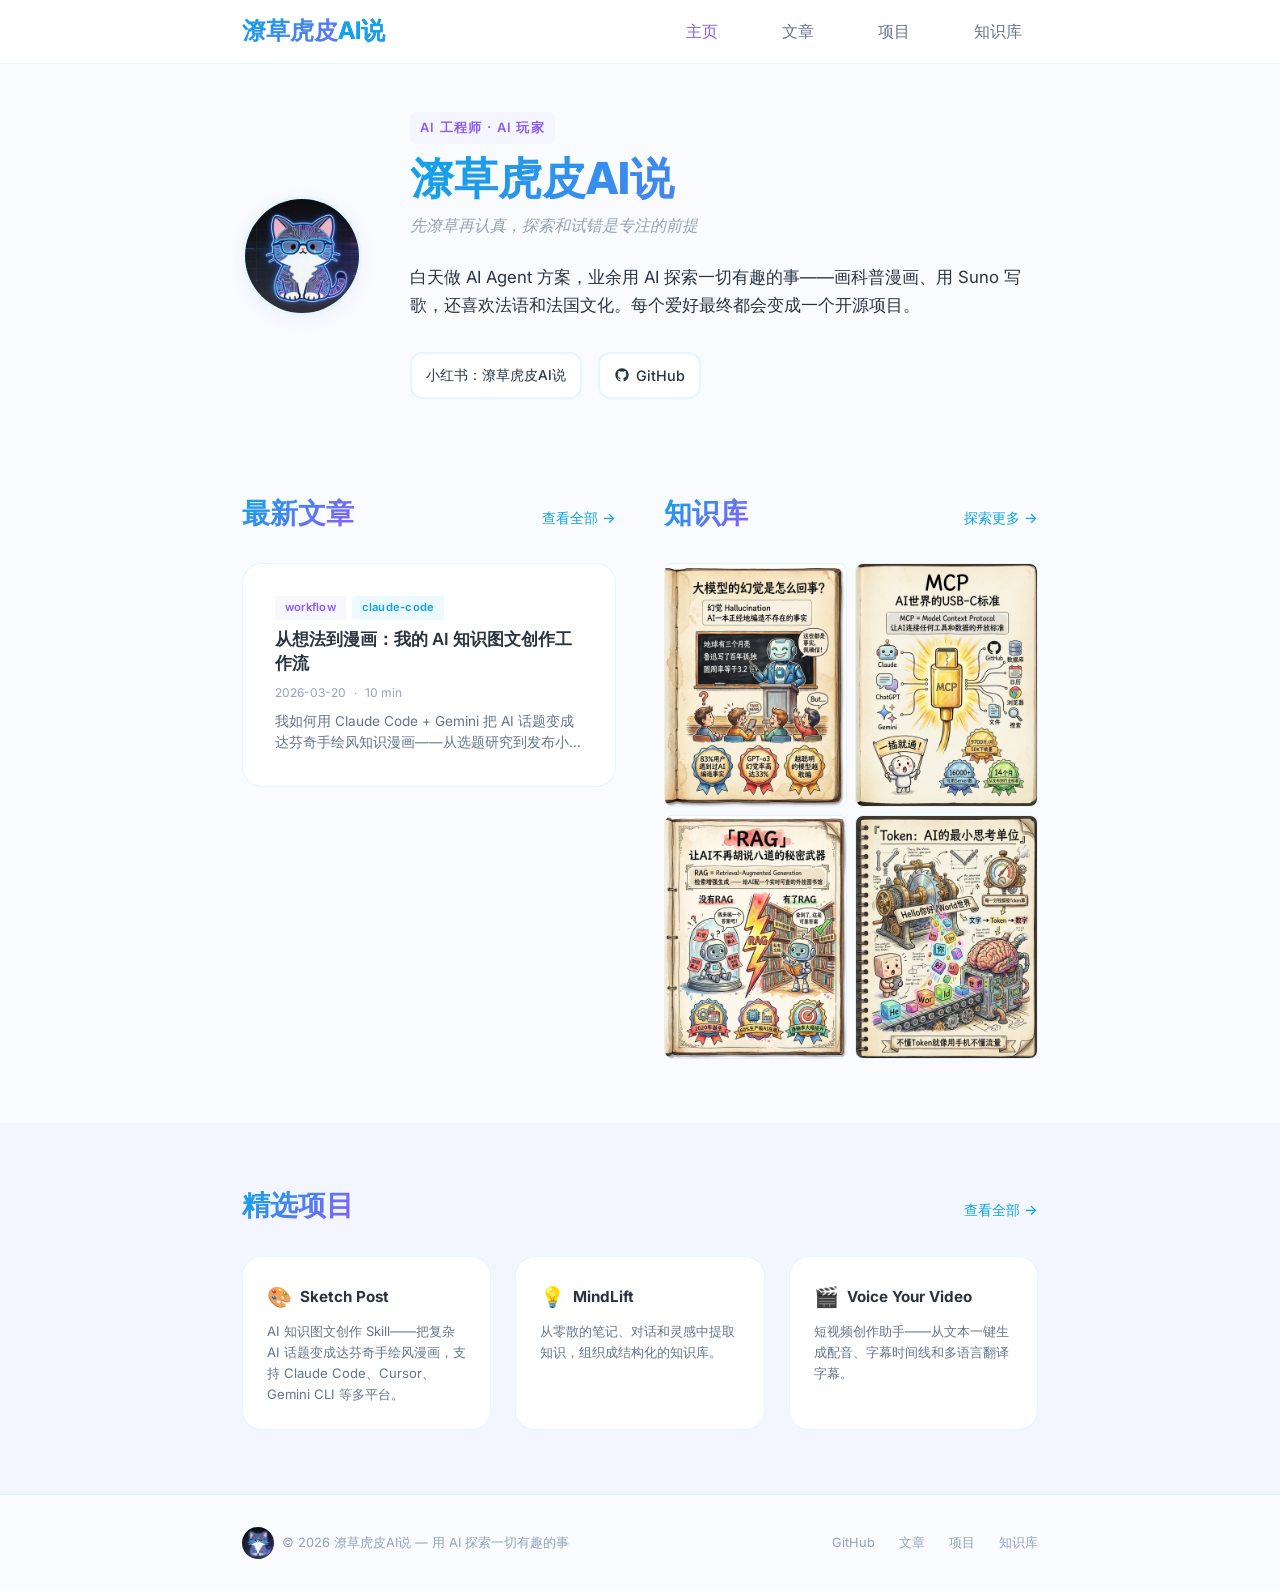
==== commit d8e6adea: "feat: swap projects/knowledge positions, richer project descriptions, smaller knowledge grid - Proje" ====
--- a/index.html
+++ b/index.html
@@ -414,66 +414,14 @@
     .tag--yellow { background: rgba(253, 230, 138, 0.2); color: var(--color-yellow-dark); }
     .tag--green { background: rgba(22, 163, 74, 0.1); color: var(--color-green-dark); }
 
-    /* Project rows (compact list) */
-    .project-list {
-      display: flex;
-      flex-direction: column;
-      gap: 0;
-    }
-
-    .project-row {
-      display: flex;
-      align-items: center;
-      gap: var(--spacing-sm);
-      padding: var(--spacing-sm) 0;
-      border-bottom: 1px solid var(--border-light);
-      text-decoration: none;
-      color: inherit;
-      transition: var(--transition-fast);
-    }
-
-    .project-row:last-child { border-bottom: none; }
-
-    .project-row:hover {
-      color: var(--color-purple-dark);
-    }
-
-    .project-row__icon {
-      font-size: 1.25rem;
-      flex-shrink: 0;
-      width: 32px;
-      text-align: center;
-    }
-
-    .project-row__info {
-      display: flex;
-      flex-direction: column;
-      gap: 2px;
-    }
-
-    .project-row__name {
-      font-size: 0.9rem;
-      font-weight: 600;
-      color: var(--text-primary);
-    }
-
-    .project-row:hover .project-row__name {
-      color: var(--color-purple-dark);
-    }
-
-    .project-row__desc {
-      font-size: 0.78rem;
-      color: var(--text-muted);
-    }
-
-    /* Knowledge strip (compact horizontal) */
-    .knowledge-strip {
+    /* Knowledge mini grid (inside dashboard) */
+    .knowledge-mini-grid {
       display: grid;
-      grid-template-columns: repeat(4, 1fr);
-      gap: var(--spacing-sm);
-    }
-
-    .knowledge-strip__thumb {
+      grid-template-columns: repeat(2, 1fr);
+      gap: 8px;
+    }
+
+    .knowledge-mini__thumb {
       aspect-ratio: 3/4;
       border-radius: var(--radius-sm);
       overflow: hidden;
@@ -481,17 +429,61 @@
       transition: var(--transition-normal);
     }
 
-    .knowledge-strip__thumb:hover {
+    .knowledge-mini__thumb:hover {
       transform: translateY(-2px);
-      box-shadow: 0 6px 16px rgba(139, 92, 246, 0.12);
+      box-shadow: 0 4px 12px rgba(139, 92, 246, 0.12);
       border-color: var(--color-purple);
     }
 
-    .knowledge-strip__thumb img {
+    .knowledge-mini__thumb img {
       width: 100%;
       height: 100%;
       object-fit: cover;
       display: block;
+    }
+
+    /* Project cards (with descriptions) */
+    .project-cards {
+      display: grid;
+      grid-template-columns: repeat(3, 1fr);
+      gap: var(--spacing-md);
+    }
+
+    .project-card-compact {
+      display: block;
+      text-decoration: none;
+      color: inherit;
+      padding: var(--spacing-md);
+    }
+
+    .project-card-compact:hover { color: inherit; }
+
+    .project-card-compact__header {
+      display: flex;
+      align-items: center;
+      gap: 8px;
+      margin-bottom: 8px;
+    }
+
+    .project-card-compact__icon {
+      font-size: 1.25rem;
+    }
+
+    .project-card-compact__name {
+      font-size: 0.95rem;
+      font-weight: 700;
+      color: var(--text-primary);
+    }
+
+    .project-card-compact:hover .project-card-compact__name {
+      color: var(--color-purple-dark);
+    }
+
+    .project-card-compact__desc {
+      font-size: 0.82rem;
+      color: var(--text-secondary);
+      line-height: 1.6;
+      margin: 0;
     }
 
     /* Footer */
@@ -545,13 +537,14 @@
       .nav__links { display: none; }
       .nav__hamburger { display: flex; }
       .dashboard-grid { grid-template-columns: 1fr; }
-      .knowledge-strip { grid-template-columns: repeat(4, 1fr); }
+      .project-cards { grid-template-columns: 1fr; }
+      .knowledge-mini-grid { grid-template-columns: repeat(4, 1fr); }
       .section__header { flex-direction: column; gap: var(--spacing-xs); }
       .footer__inner { flex-direction: column; gap: var(--spacing-sm); text-align: center; }
     }
 
     @media (max-width: 480px) {
-      .knowledge-strip { grid-template-columns: repeat(2, 1fr); }
+      .knowledge-mini-grid { grid-template-columns: repeat(2, 1fr); }
     }
   </style>
 </head>
@@ -644,33 +637,24 @@
             </a>
           </div>
 
-          <!-- Right: Projects -->
+          <!-- Right: Knowledge Hub mini -->
           <div class="dashboard-col">
             <div class="section__header">
-              <h2 class="section__title" data-i18n="home.projects.title">Featured Projects</h2>
-              <a href="projects.html" class="section__view-all" data-i18n="home.projects.viewAll">View all &rarr;</a>
+              <h2 class="section__title" data-i18n="home.knowledge.title">Knowledge Hub</h2>
+              <a href="knowledge.html" class="section__view-all" data-i18n="home.knowledge.viewAll">Explore more &rarr;</a>
             </div>
-            <div class="project-list">
-              <a href="https://github.com/hoopyAI/sketch-post" target="_blank" rel="noopener noreferrer" class="project-row">
-                <span class="project-row__icon">🎨</span>
-                <div class="project-row__info">
-                  <span class="project-row__name">Sketch Post</span>
-                  <span class="project-row__desc" data-i18n="home.projects.p1.desc">AI knowledge comic creation Skill</span>
-                </div>
+            <div class="knowledge-mini-grid">
+              <a href="knowledge.html" class="knowledge-mini__thumb">
+                <img src="images/topics/hallucination/img-1.webp" alt="AI 幻觉">
               </a>
-              <a href="https://github.com/hoopyAI/MindLift" target="_blank" rel="noopener noreferrer" class="project-row">
-                <span class="project-row__icon">💡</span>
-                <div class="project-row__info">
-                  <span class="project-row__name">MindLift</span>
-                  <span class="project-row__desc" data-i18n="home.projects.p2.desc">Knowledge and inspiration distiller</span>
-                </div>
+              <a href="knowledge.html" class="knowledge-mini__thumb">
+                <img src="images/topics/mcp/img-1.webp" alt="什么是 MCP">
               </a>
-              <a href="https://github.com/hoopyAI/voice-your-video" target="_blank" rel="noopener noreferrer" class="project-row">
-                <span class="project-row__icon">🎬</span>
-                <div class="project-row__info">
-                  <span class="project-row__name">Voice Your Video</span>
-                  <span class="project-row__desc" data-i18n="home.projects.p3.desc">Short-video creation assistant</span>
-                </div>
+              <a href="knowledge.html" class="knowledge-mini__thumb">
+                <img src="images/topics/rag/img-1.webp" alt="RAG 全解析">
+              </a>
+              <a href="knowledge.html" class="knowledge-mini__thumb">
+                <img src="images/topics/token/img-1.webp" alt="什么是 Token">
               </a>
             </div>
           </div>
@@ -678,25 +662,34 @@
       </div>
     </section>
 
-    <!-- Knowledge Hub: compact strip -->
-    <section class="section section--alt" style="padding: var(--spacing-xl) 0;">
+    <!-- Featured Projects -->
+    <section class="section section--alt">
       <div class="container">
         <div class="section__header">
-          <h2 class="section__title" data-i18n="home.knowledge.title">Knowledge Hub</h2>
-          <a href="knowledge.html" class="section__view-all" data-i18n="home.knowledge.viewAll">Explore more &rarr;</a>
+          <h2 class="section__title" data-i18n="home.projects.title">Featured Projects</h2>
+          <a href="projects.html" class="section__view-all" data-i18n="home.projects.viewAll">View all &rarr;</a>
         </div>
-        <div class="knowledge-strip">
-          <a href="knowledge.html" class="knowledge-strip__thumb">
-            <img src="images/topics/hallucination/img-1.webp" alt="AI 幻觉">
+        <div class="project-cards">
+          <a href="https://github.com/hoopyAI/sketch-post" target="_blank" rel="noopener noreferrer" class="card project-card-compact">
+            <div class="project-card-compact__header">
+              <span class="project-card-compact__icon">🎨</span>
+              <span class="project-card-compact__name">Sketch Post</span>
+            </div>
+            <p class="project-card-compact__desc" data-i18n="home.projects.p1.desc">AI 知识图文创作 Skill——把复杂 AI 话题变成达芬奇手绘风漫画，支持 Claude Code、Cursor、Gemini CLI 等多平台。</p>
           </a>
-          <a href="knowledge.html" class="knowledge-strip__thumb">
-            <img src="images/topics/mcp/img-1.webp" alt="什么是 MCP">
+          <a href="https://github.com/hoopyAI/MindLift" target="_blank" rel="noopener noreferrer" class="card project-card-compact">
+            <div class="project-card-compact__header">
+              <span class="project-card-compact__icon">💡</span>
+              <span class="project-card-compact__name">MindLift</span>
+            </div>
+            <p class="project-card-compact__desc" data-i18n="home.projects.p2.desc">从零散的笔记、对话和灵感中提取知识，组织成结构化的知识库。</p>
           </a>
-          <a href="knowledge.html" class="knowledge-strip__thumb">
-            <img src="images/topics/rag/img-1.webp" alt="RAG 全解析">
-          </a>
-          <a href="knowledge.html" class="knowledge-strip__thumb">
-            <img src="images/topics/token/img-1.webp" alt="什么是 Token">
+          <a href="https://github.com/hoopyAI/voice-your-video" target="_blank" rel="noopener noreferrer" class="card project-card-compact">
+            <div class="project-card-compact__header">
+              <span class="project-card-compact__icon">🎬</span>
+              <span class="project-card-compact__name">Voice Your Video</span>
+            </div>
+            <p class="project-card-compact__desc" data-i18n="home.projects.p3.desc">短视频创作助手——从文本一键生成配音、字幕时间线和多语言翻译字幕。</p>
           </a>
         </div>
       </div>
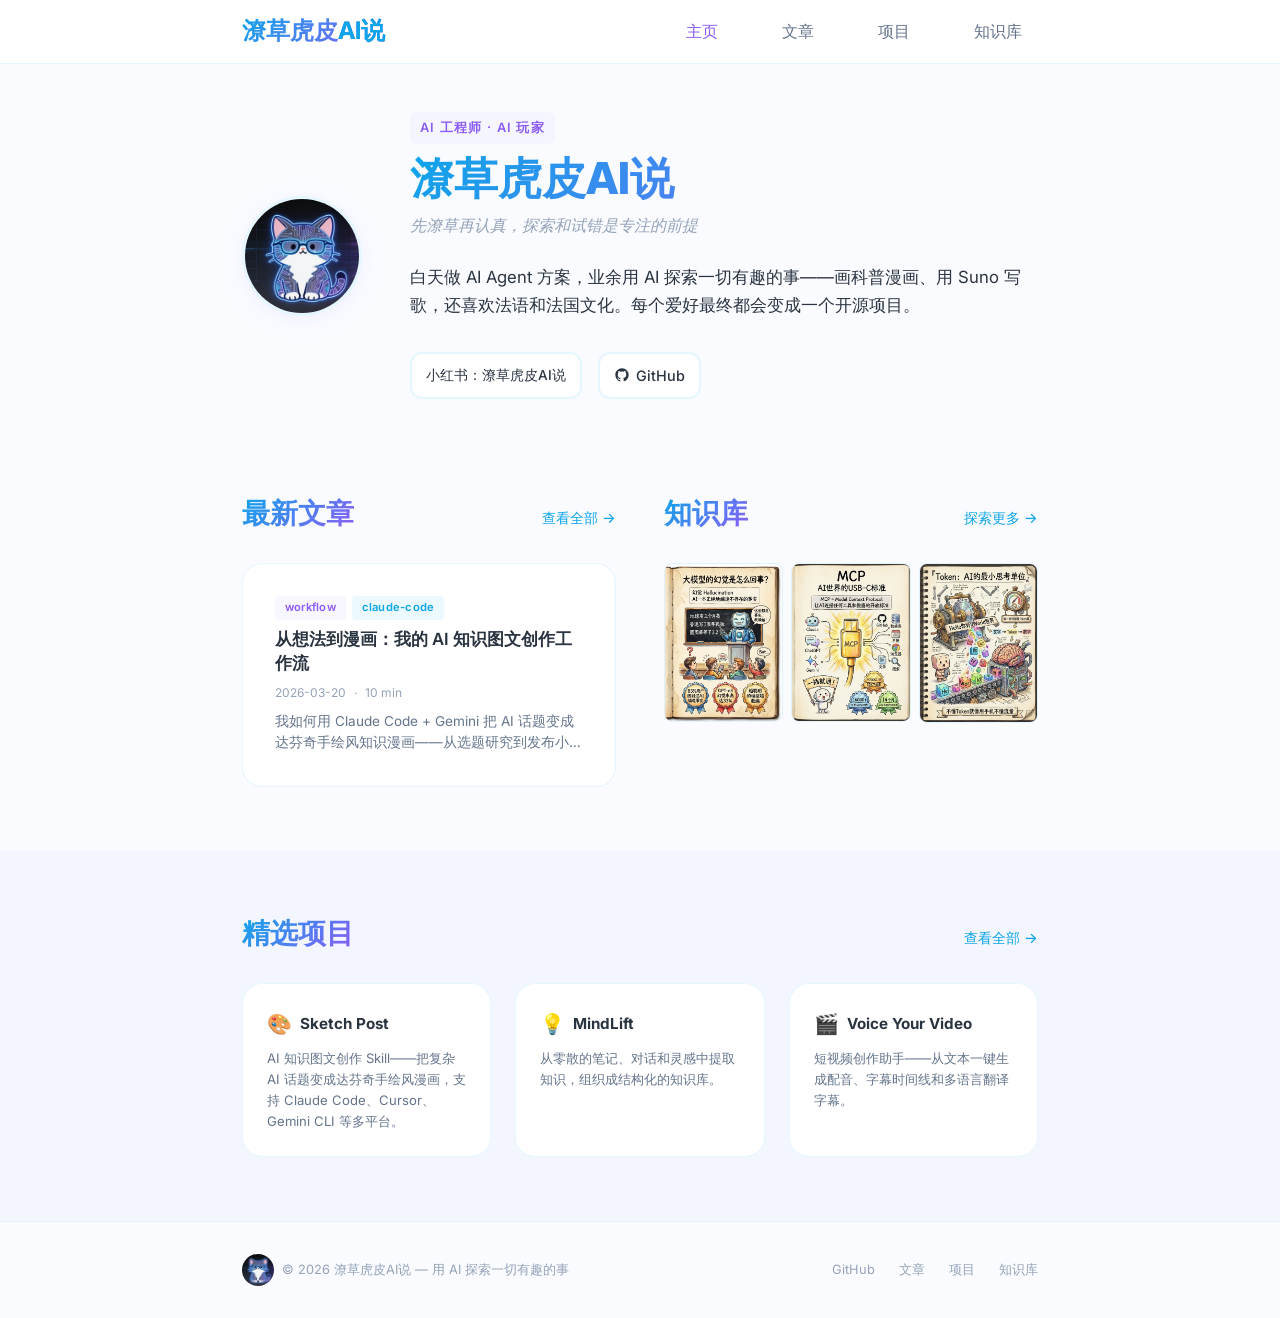
==== commit 3e1843c7: "chore: knowledge mini grid to 1x3 layout Co-Authored-By: Claude Opus 4.6 (1M context) <noreply@anthr" ====
--- a/index.html
+++ b/index.html
@@ -417,7 +417,7 @@
     /* Knowledge mini grid (inside dashboard) */
     .knowledge-mini-grid {
       display: grid;
-      grid-template-columns: repeat(2, 1fr);
+      grid-template-columns: repeat(3, 1fr);
       gap: 8px;
     }
 
@@ -649,9 +649,6 @@
               </a>
               <a href="knowledge.html" class="knowledge-mini__thumb">
                 <img src="images/topics/mcp/img-1.webp" alt="什么是 MCP">
-              </a>
-              <a href="knowledge.html" class="knowledge-mini__thumb">
-                <img src="images/topics/rag/img-1.webp" alt="RAG 全解析">
               </a>
               <a href="knowledge.html" class="knowledge-mini__thumb">
                 <img src="images/topics/token/img-1.webp" alt="什么是 Token">
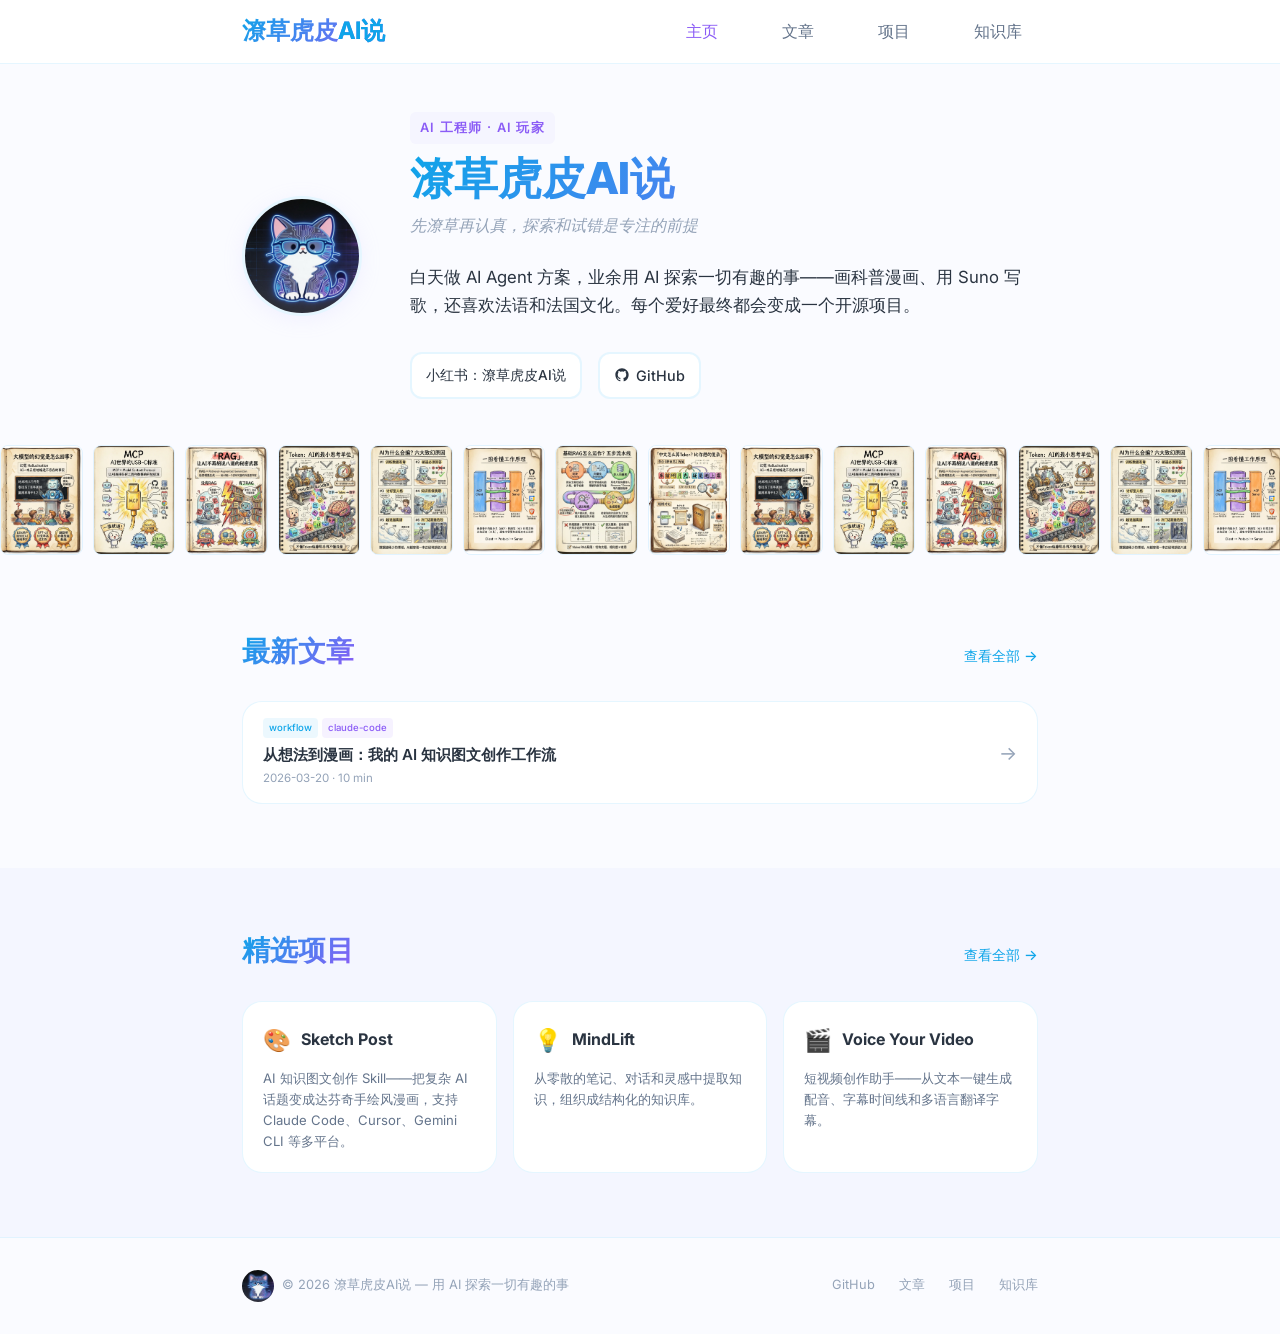
==== commit dda7a67c: "feat: marquee comic strip + article row + larger project cards, remove previews Co-Authored-By: Clau" ====
--- a/index.html
+++ b/index.html
@@ -346,140 +346,119 @@
       box-shadow: 0 12px 40px rgba(139, 92, 246, 0.15);
     }
 
-    /* Dashboard grid */
-    .dashboard-grid {
-      display: grid;
-      grid-template-columns: 1fr 1fr;
-      gap: var(--spacing-xl);
-    }
-
-    /* Article Cards */
-    .article-preview-card {
+    /* Marquee strip */
+    .marquee-strip {
+      overflow: hidden;
+      padding: 14px 0;
+      background: var(--bg-alt);
+    }
+    .marquee-track {
+      display: flex;
+      gap: 10px;
+      animation: marquee 35s linear infinite;
+      width: max-content;
+    }
+    .marquee-track img {
+      height: 110px;
+      border-radius: 8px;
+      object-fit: cover;
+      aspect-ratio: 3/4;
+      border: 1px solid var(--border-light);
+      transition: transform 0.2s;
+    }
+    .marquee-track img:hover {
+      transform: scale(1.05);
+    }
+    @keyframes marquee {
+      0% { transform: translateX(0); }
+      100% { transform: translateX(-50%); }
+    }
+
+    /* Article row card */
+    .article-row-card {
       display: block;
       text-decoration: none;
       color: inherit;
-    }
-
-    .article-preview-card:hover {
-      color: inherit;
-    }
-
-    .article-preview__title {
-      font-size: 1.05rem;
+      padding: 16px 20px;
+    }
+    .article-row-card:hover { color: inherit; }
+    .article-row-card__inner {
+      display: flex;
+      align-items: center;
+      justify-content: space-between;
+      gap: 24px;
+    }
+    .article-row-card__tags {
+      display: flex;
+      gap: 4px;
+      margin-bottom: 6px;
+    }
+    .tag-sm {
+      font-size: 0.6rem;
+      padding: 2px 6px;
+      border-radius: 4px;
+      background: rgba(14, 165, 233, 0.08);
+      color: var(--color-blue-dark);
+      font-weight: 500;
+    }
+    .tag-sm--purple {
+      background: rgba(139, 92, 246, 0.08);
+      color: var(--color-purple-dark);
+    }
+    .article-row-card__title {
+      font-size: 0.95rem;
       font-weight: 600;
-      color: var(--text-primary);
-      margin-bottom: var(--spacing-xs);
       line-height: 1.4;
-    }
-
-    .article-preview__meta {
-      display: flex;
-      align-items: center;
-      gap: 8px;
-      font-size: 0.75rem;
+      margin-bottom: 4px;
+    }
+    .article-row-card:hover .article-row-card__title {
+      color: var(--color-blue-dark);
+    }
+    .article-row-card__meta {
+      font-size: 0.72rem;
       color: var(--text-muted);
-      margin-bottom: var(--spacing-xs);
-    }
-
-    .article-preview__excerpt {
-      font-size: 0.85rem;
-      color: var(--text-secondary);
-      line-height: 1.6;
-      margin: 0;
-      display: -webkit-box;
-      -webkit-line-clamp: 2;
-      -webkit-box-orient: vertical;
-      overflow: hidden;
-    }
-
-    .article-preview__tags {
-      display: flex;
-      gap: 6px;
-      flex-wrap: wrap;
-      margin-bottom: var(--spacing-xs);
-    }
-
-    .tag {
-      display: inline-block;
-      padding: 3px 10px;
-      font-size: 0.7rem;
-      font-weight: 600;
-      border-radius: 4px;
-      background: rgba(196, 181, 253, 0.12);
-      color: var(--color-purple-dark);
-      letter-spacing: 0.02em;
-    }
-
-    .tag--blue { background: rgba(125, 211, 252, 0.15); color: var(--color-blue-dark); }
-    .tag--yellow { background: rgba(253, 230, 138, 0.2); color: var(--color-yellow-dark); }
-    .tag--green { background: rgba(22, 163, 74, 0.1); color: var(--color-green-dark); }
-
-    /* Knowledge mini grid (inside dashboard) */
-    .knowledge-mini-grid {
+    }
+    .article-row-card__arrow {
+      font-size: 1.2rem;
+      color: var(--text-muted);
+      flex-shrink: 0;
+      transition: transform 0.2s;
+    }
+    .article-row-card:hover .article-row-card__arrow {
+      transform: translateX(4px);
+      color: var(--color-blue-dark);
+    }
+
+    /* Project cards - larger */
+    .project-cards-row {
       display: grid;
       grid-template-columns: repeat(3, 1fr);
-      gap: 8px;
-    }
-
-    .knowledge-mini__thumb {
-      aspect-ratio: 3/4;
-      border-radius: var(--radius-sm);
-      overflow: hidden;
-      border: 1px solid var(--border-light);
-      transition: var(--transition-normal);
-    }
-
-    .knowledge-mini__thumb:hover {
-      transform: translateY(-2px);
-      box-shadow: 0 4px 12px rgba(139, 92, 246, 0.12);
-      border-color: var(--color-purple);
-    }
-
-    .knowledge-mini__thumb img {
-      width: 100%;
-      height: 100%;
-      object-fit: cover;
-      display: block;
-    }
-
-    /* Project cards (with descriptions) */
-    .project-cards {
-      display: grid;
-      grid-template-columns: repeat(3, 1fr);
-      gap: var(--spacing-md);
-    }
-
-    .project-card-compact {
+      gap: 16px;
+    }
+    .project-card-lg {
       display: block;
       text-decoration: none;
       color: inherit;
-      padding: var(--spacing-md);
-    }
-
-    .project-card-compact:hover { color: inherit; }
-
-    .project-card-compact__header {
-      display: flex;
-      align-items: center;
-      gap: 8px;
-      margin-bottom: 8px;
-    }
-
-    .project-card-compact__icon {
-      font-size: 1.25rem;
-    }
-
-    .project-card-compact__name {
-      font-size: 0.95rem;
+      padding: 20px;
+    }
+    .project-card-lg:hover { color: inherit; }
+    .project-card-lg__header {
+      display: flex;
+      align-items: center;
+      gap: 10px;
+      margin-bottom: 10px;
+    }
+    .project-card-lg__icon {
+      font-size: 1.4rem;
+    }
+    .project-card-lg__name {
+      font-size: 1rem;
       font-weight: 700;
-      color: var(--text-primary);
-    }
-
-    .project-card-compact:hover .project-card-compact__name {
-      color: var(--color-purple-dark);
-    }
-
-    .project-card-compact__desc {
+    }
+    .project-card-lg:hover .project-card-lg__name {
+      color: var(--color-purple-dark);
+    }
+    .project-card-lg__desc {
       font-size: 0.82rem;
       color: var(--text-secondary);
       line-height: 1.6;
@@ -536,15 +515,14 @@
       .hero__links { justify-content: center; }
       .nav__links { display: none; }
       .nav__hamburger { display: flex; }
-      .dashboard-grid { grid-template-columns: 1fr; }
-      .project-cards { grid-template-columns: 1fr; }
-      .knowledge-mini-grid { grid-template-columns: repeat(4, 1fr); }
+      .project-cards-row { grid-template-columns: 1fr; }
+      .article-row-card__arrow { display: none; }
       .section__header { flex-direction: column; gap: var(--spacing-xs); }
       .footer__inner { flex-direction: column; gap: var(--spacing-sm); text-align: center; }
     }
 
     @media (max-width: 480px) {
-      .knowledge-mini-grid { grid-template-columns: repeat(2, 1fr); }
+      .project-cards-row { grid-template-columns: 1fr; }
     }
   </style>
 </head>
@@ -612,50 +590,50 @@
       </div>
     </section>
 
-    <!-- Dashboard: Article + Projects side by side -->
+    <!-- Marquee: knowledge comic covers -->
+    <a href="knowledge.html" style="text-decoration:none; display:block;">
+      <div class="marquee-strip">
+        <div class="marquee-track">
+          <img src="images/topics/hallucination/img-1.webp" alt="AI 幻觉">
+          <img src="images/topics/mcp/img-1.webp" alt="什么是 MCP">
+          <img src="images/topics/rag/img-1.webp" alt="RAG 全解析">
+          <img src="images/topics/token/img-1.webp" alt="什么是 Token">
+          <img src="images/topics/hallucination/img-3.webp" alt="">
+          <img src="images/topics/mcp/img-3.webp" alt="">
+          <img src="images/topics/rag/img-3.webp" alt="">
+          <img src="images/topics/token/img-3.webp" alt="">
+          <img src="images/topics/hallucination/img-1.webp" alt="">
+          <img src="images/topics/mcp/img-1.webp" alt="">
+          <img src="images/topics/rag/img-1.webp" alt="">
+          <img src="images/topics/token/img-1.webp" alt="">
+          <img src="images/topics/hallucination/img-3.webp" alt="">
+          <img src="images/topics/mcp/img-3.webp" alt="">
+          <img src="images/topics/rag/img-3.webp" alt="">
+          <img src="images/topics/token/img-3.webp" alt="">
+        </div>
+      </div>
+    </a>
+
+    <!-- Latest Articles -->
     <section class="section">
       <div class="container">
-        <div class="dashboard-grid">
-          <!-- Left: Latest Article -->
-          <div class="dashboard-col">
-            <div class="section__header">
-              <h2 class="section__title" data-i18n="home.articles.title">Latest Articles</h2>
-              <a href="articles.html" class="section__view-all" data-i18n="home.articles.viewAll">View all &rarr;</a>
+        <div class="section__header">
+          <h2 class="section__title" data-i18n="home.articles.title">Latest Articles</h2>
+          <a href="articles.html" class="section__view-all" data-i18n="home.articles.viewAll">View all &rarr;</a>
+        </div>
+        <a href="/post.html?id=creation-workflow" class="card article-row-card">
+          <div class="article-row-card__inner">
+            <div>
+              <div class="article-row-card__tags">
+                <span class="tag-sm">workflow</span>
+                <span class="tag-sm tag-sm--purple">claude-code</span>
+              </div>
+              <h3 class="article-row-card__title" data-i18n="home.articles.a1.title">From Idea to Comic: My AI Knowledge Post Creation Workflow</h3>
+              <div class="article-row-card__meta">2026-03-20 · 10 min</div>
             </div>
-            <a href="/post.html?id=creation-workflow" class="card article-preview-card">
-              <div class="article-preview__tags">
-                <span class="tag">workflow</span>
-                <span class="tag tag--blue">claude-code</span>
-              </div>
-              <h3 class="article-preview__title" data-i18n="home.articles.a1.title">From Idea to Comic: My AI Knowledge Post Creation Workflow</h3>
-              <div class="article-preview__meta">
-                <time datetime="2026-03-20">2026-03-20</time>
-                <span>&middot;</span>
-                <span>10 min</span>
-              </div>
-              <p class="article-preview__excerpt" data-i18n="home.articles.a1.excerpt">How I use Claude Code + Gemini to turn AI topics into hand-drawn style knowledge comics.</p>
-            </a>
+            <span class="article-row-card__arrow">&rarr;</span>
           </div>
-
-          <!-- Right: Knowledge Hub mini -->
-          <div class="dashboard-col">
-            <div class="section__header">
-              <h2 class="section__title" data-i18n="home.knowledge.title">Knowledge Hub</h2>
-              <a href="knowledge.html" class="section__view-all" data-i18n="home.knowledge.viewAll">Explore more &rarr;</a>
-            </div>
-            <div class="knowledge-mini-grid">
-              <a href="knowledge.html" class="knowledge-mini__thumb">
-                <img src="images/topics/hallucination/img-1.webp" alt="AI 幻觉">
-              </a>
-              <a href="knowledge.html" class="knowledge-mini__thumb">
-                <img src="images/topics/mcp/img-1.webp" alt="什么是 MCP">
-              </a>
-              <a href="knowledge.html" class="knowledge-mini__thumb">
-                <img src="images/topics/token/img-1.webp" alt="什么是 Token">
-              </a>
-            </div>
-          </div>
-        </div>
+        </a>
       </div>
     </section>
 
@@ -666,27 +644,27 @@
           <h2 class="section__title" data-i18n="home.projects.title">Featured Projects</h2>
           <a href="projects.html" class="section__view-all" data-i18n="home.projects.viewAll">View all &rarr;</a>
         </div>
-        <div class="project-cards">
-          <a href="https://github.com/hoopyAI/sketch-post" target="_blank" rel="noopener noreferrer" class="card project-card-compact">
-            <div class="project-card-compact__header">
-              <span class="project-card-compact__icon">🎨</span>
-              <span class="project-card-compact__name">Sketch Post</span>
+        <div class="project-cards-row">
+          <a href="https://github.com/hoopyAI/sketch-post" target="_blank" rel="noopener noreferrer" class="card project-card-lg">
+            <div class="project-card-lg__header">
+              <span class="project-card-lg__icon">🎨</span>
+              <span class="project-card-lg__name">Sketch Post</span>
             </div>
-            <p class="project-card-compact__desc" data-i18n="home.projects.p1.desc">AI 知识图文创作 Skill——把复杂 AI 话题变成达芬奇手绘风漫画，支持 Claude Code、Cursor、Gemini CLI 等多平台。</p>
+            <p class="project-card-lg__desc" data-i18n="home.projects.p1.desc">AI knowledge comic Skill</p>
           </a>
-          <a href="https://github.com/hoopyAI/MindLift" target="_blank" rel="noopener noreferrer" class="card project-card-compact">
-            <div class="project-card-compact__header">
-              <span class="project-card-compact__icon">💡</span>
-              <span class="project-card-compact__name">MindLift</span>
+          <a href="https://github.com/hoopyAI/MindLift" target="_blank" rel="noopener noreferrer" class="card project-card-lg">
+            <div class="project-card-lg__header">
+              <span class="project-card-lg__icon">💡</span>
+              <span class="project-card-lg__name">MindLift</span>
             </div>
-            <p class="project-card-compact__desc" data-i18n="home.projects.p2.desc">从零散的笔记、对话和灵感中提取知识，组织成结构化的知识库。</p>
+            <p class="project-card-lg__desc" data-i18n="home.projects.p2.desc">Knowledge distiller</p>
           </a>
-          <a href="https://github.com/hoopyAI/voice-your-video" target="_blank" rel="noopener noreferrer" class="card project-card-compact">
-            <div class="project-card-compact__header">
-              <span class="project-card-compact__icon">🎬</span>
-              <span class="project-card-compact__name">Voice Your Video</span>
+          <a href="https://github.com/hoopyAI/voice-your-video" target="_blank" rel="noopener noreferrer" class="card project-card-lg">
+            <div class="project-card-lg__header">
+              <span class="project-card-lg__icon">🎬</span>
+              <span class="project-card-lg__name">Voice Your Video</span>
             </div>
-            <p class="project-card-compact__desc" data-i18n="home.projects.p3.desc">短视频创作助手——从文本一键生成配音、字幕时间线和多语言翻译字幕。</p>
+            <p class="project-card-lg__desc" data-i18n="home.projects.p3.desc">Video creation assistant</p>
           </a>
         </div>
       </div>
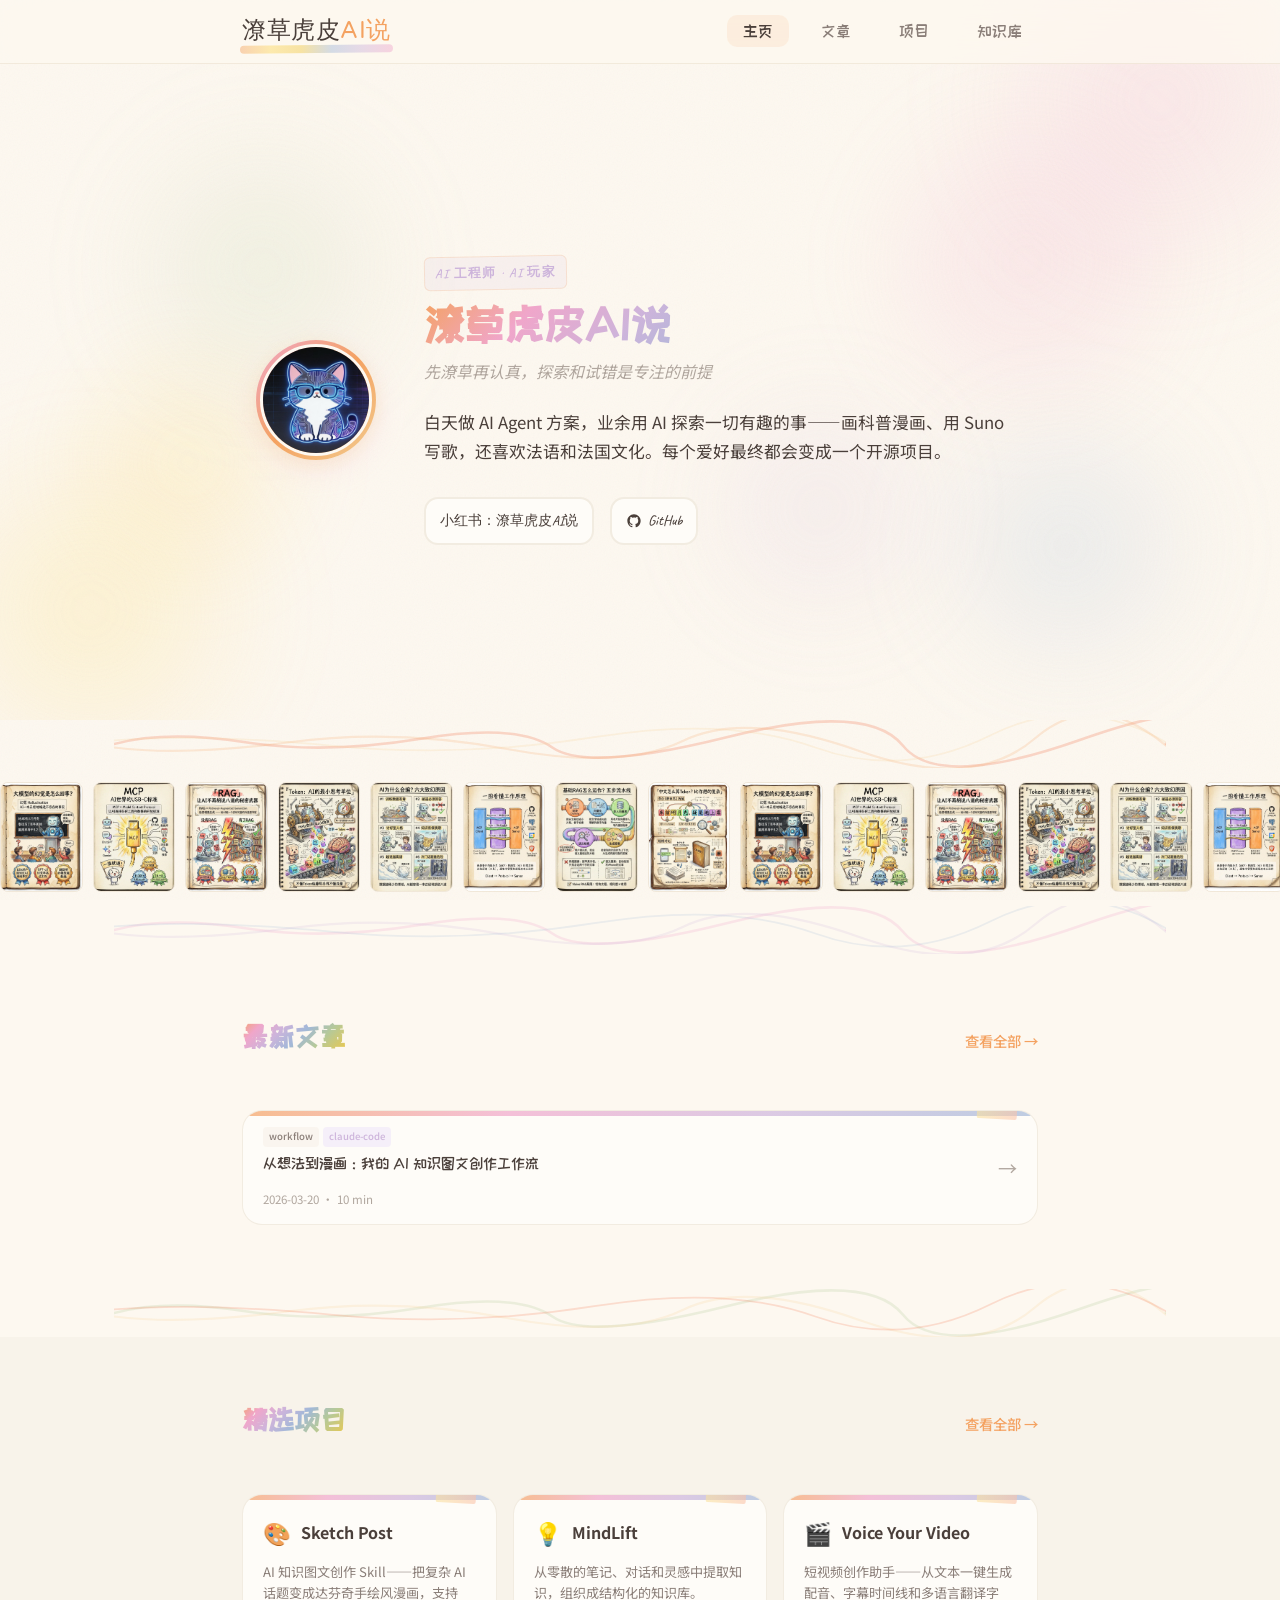
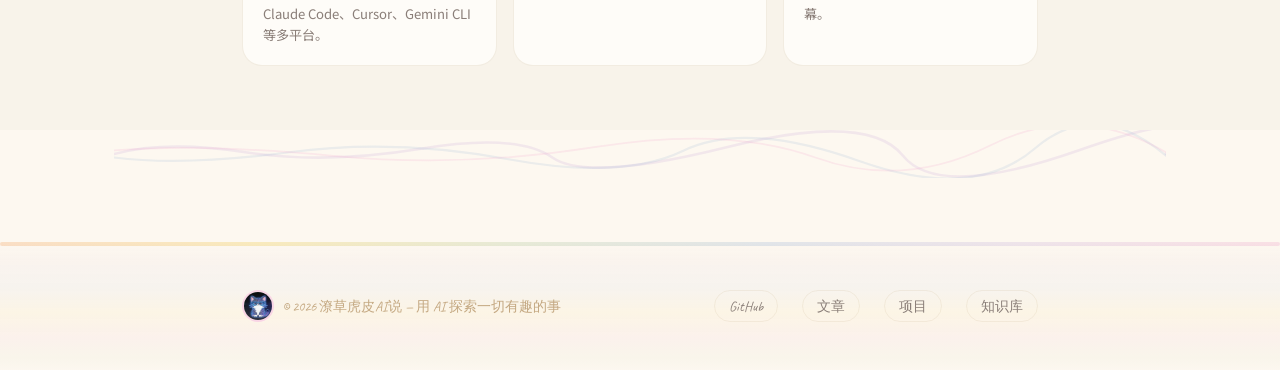
==== commit 32bfc96b: "feat: redesign site with watercolor sketchbook theme Replace blue/purple clean palette with warm wat" ====
--- a/index.html
+++ b/index.html
@@ -7,173 +7,20 @@
   <title>潦草虎皮AI说 — AI Engineer</title>
   <link rel="preconnect" href="https://fonts.googleapis.com">
   <link rel="preconnect" href="https://fonts.gstatic.com" crossorigin>
-  <link href="https://fonts.googleapis.com/css2?family=Inter:wght@300;400;500;600;700;800&display=swap" rel="stylesheet">
+  <link href="https://fonts.googleapis.com/css2?family=Caveat:wght@400;500;600;700&family=ZCOOL+KuaiLe&family=Varela+Round&family=Nunito:wght@300;400;500;600;700&family=Noto+Sans+SC:wght@300;400;500;700&display=swap" rel="stylesheet">
+  <link rel="stylesheet" href="css/style.css">
   <style>
-    /* 清新配色系统 */
-    :root {
-      --bg-primary: #fafbff;
-      --bg-secondary: #f0f4ff;
-      --bg-card: #ffffff;
-      --text-primary: #2a3441;
-      --text-secondary: #64748b;
-      --text-muted: #94a3b8;
-      --color-blue: #7dd3fc;
-      --color-purple: #c4b5fd;
-      --color-yellow: #fde68a;
-      --color-blue-dark: #0ea5e9;
-      --color-purple-dark: #8b5cf6;
-      --color-yellow-dark: #f59e0b;
-      --color-green-dark: #16a34a;
-      --gradient-bg: #fafbff;
-      --gradient-text: linear-gradient(135deg, #0ea5e9, #8b5cf6);
-      --border-light: rgba(125, 211, 252, 0.2);
-      --shadow-card: 0 4px 20px rgba(196, 181, 253, 0.15);
-      --nav-height: 64px;
-      --container-max: 860px;
-      --spacing-xs: 0.5rem;
-      --spacing-sm: 1rem;
-      --spacing-md: 1.5rem;
-      --spacing-lg: 2rem;
-      --spacing-xl: 3rem;
-      --spacing-2xl: 4rem;
-      --radius-sm: 8px;
-      --radius-md: 12px;
-      --radius-lg: 20px;
-      --transition-fast: 200ms ease;
-      --transition-normal: 300ms ease;
-    }
-
-    * { box-sizing: border-box; margin: 0; padding: 0; }
-
-    html {
-      font-size: 16px;
-      scroll-behavior: smooth;
-      -webkit-font-smoothing: antialiased;
-    }
-
-    body {
-      font-family: 'Inter', -apple-system, BlinkMacSystemFont, 'Segoe UI', sans-serif;
-      font-weight: 400;
-      line-height: 1.6;
-      color: var(--text-primary);
-      background: var(--gradient-bg);
-      min-height: 100vh;
-    }
-
-    h1, h2, h3 {
-      font-weight: 600;
-      line-height: 1.3;
-    }
-    p { color: var(--text-secondary); }
-    a { color: var(--color-blue-dark); text-decoration: none; transition: var(--transition-fast); }
-    a:hover { color: var(--color-purple-dark); }
-
+    /* Index-page specific overrides */
     .container {
-      max-width: var(--container-max);
-      margin: 0 auto;
-      padding: 0 var(--spacing-lg);
-    }
-
-    /* Navigation */
-    .nav {
-      position: fixed;
-      top: 0;
-      width: 100%;
-      height: var(--nav-height);
-      background: rgba(255, 255, 255, 0.9);
-      backdrop-filter: blur(20px);
-      border-bottom: 1px solid var(--border-light);
-      z-index: 1000;
-    }
-
-    .nav__inner {
-      display: flex;
-      align-items: center;
-      justify-content: space-between;
-      height: 100%;
-    }
-
-    .nav__logo {
-      font-size: 1.5rem;
-      font-weight: 700;
-      background: var(--gradient-text);
-      -webkit-background-clip: text;
-      -webkit-text-fill-color: transparent;
-      text-decoration: none;
-    }
-
-    .nav__logo-ai {
-      color: var(--color-blue-dark);
-      -webkit-text-fill-color: var(--color-blue-dark);
-    }
-
-    .nav__right {
-      display: flex;
-      align-items: center;
-      gap: var(--spacing-sm);
-    }
-
-    .lang-toggle {
-      padding: 6px 12px;
-      border: 1px solid var(--border-light);
-      border-radius: 6px;
-      background: var(--bg-card);
-      color: var(--text-secondary);
-      font-size: 0.8rem;
-      font-weight: 600;
-      cursor: pointer;
-      transition: var(--transition-fast);
-    }
-
-    .lang-toggle:hover {
-      border-color: var(--color-purple);
-      color: var(--color-purple-dark);
-    }
-
-    .nav__links {
-      display: flex;
-      list-style: none;
-      gap: var(--spacing-lg);
-    }
-
-    .nav__link {
-      font-weight: 500;
-      color: var(--text-secondary);
-      padding: var(--spacing-sm);
-      border-radius: 6px;
-      transition: var(--transition-fast);
-    }
-
-    .nav__link:hover {
-      color: var(--color-purple-dark);
-      background: rgba(196, 181, 253, 0.1);
-    }
-
-    .nav__link--active {
-      color: var(--color-purple-dark);
-    }
-
-    .nav__hamburger {
-      display: none;
-      flex-direction: column;
-      background: none;
-      border: none;
-      cursor: pointer;
-      gap: 3px;
-      padding: 8px;
-    }
-
-    .nav__hamburger span {
-      width: 20px;
-      height: 2px;
-      background: var(--gradient-text);
-      border-radius: 1px;
+      max-width: 860px;
     }
 
     /* Hero Section — compact */
     .hero {
       padding-top: calc(var(--nav-height) + var(--spacing-xl));
       padding-bottom: var(--spacing-lg);
+      position: relative;
+      overflow: hidden;
     }
 
     .hero__layout {
@@ -181,11 +28,8 @@
       grid-template-columns: auto 1fr;
       gap: var(--spacing-xl);
       align-items: center;
-    }
-
-    @keyframes avatar-pulse {
-      0%, 100% { box-shadow: var(--shadow-card), 0 0 0 0 rgba(139, 92, 246, 0.3); }
-      50% { box-shadow: var(--shadow-card), 0 0 0 8px rgba(139, 92, 246, 0); }
+      position: relative;
+      z-index: 1;
     }
 
     .avatar-frame {
@@ -196,16 +40,19 @@
       display: flex;
       align-items: center;
       justify-content: center;
-      border: 3px solid var(--border-light);
-      box-shadow: var(--shadow-card);
-      animation: avatar-pulse 3s ease-in-out infinite;
+      border: none;
+      padding: 4px;
+      background: linear-gradient(135deg, #f0a6ca, #f4a261, #f2cc8f, #b5c99a, #a2b8d8, #cdb4db);
+      background-size: 250% 250%;
+      animation: wcShift 6s ease-in-out infinite;
+      box-shadow: 0 8px 32px rgba(240,166,202,0.2), 0 4px 16px rgba(242,200,69,0.15);
     }
 
     .avatar-placeholder {
       display: flex;
       flex-direction: column;
       align-items: center;
-      color: var(--color-purple-dark);
+      color: var(--wc-lavender);
       text-align: center;
     }
 
@@ -215,12 +62,12 @@
     .hero__eyebrow {
       font-size: 0.8rem;
       font-weight: 600;
-      color: var(--color-purple-dark);
+      color: var(--wc-lavender);
       text-transform: uppercase;
       letter-spacing: 0.1em;
       margin-bottom: var(--spacing-xs);
       padding: 6px 10px;
-      background: rgba(196, 181, 253, 0.1);
+      background: rgba(205,180,219,0.1);
       border-radius: 6px;
       display: inline-block;
     }
@@ -285,11 +132,11 @@
 
     /* Text Highlights */
     .text-highlight {
-      background: linear-gradient(120deg, rgba(125, 211, 252, 0.2) 0%, rgba(196, 181, 253, 0.2) 100%);
+      background: linear-gradient(120deg, rgba(162,184,216,0.15) 0%, rgba(196, 181, 253, 0.2) 100%);
       padding: 0.125em 0.375em;
       border-radius: 6px;
       font-weight: 500;
-      color: var(--color-purple-dark);
+      color: var(--wc-lavender);
       border: 1px solid rgba(196, 181, 253, 0.3);
       display: inline-block;
       margin: 0 2px;
@@ -301,7 +148,7 @@
     }
 
     .section--alt {
-      background: #f4f6ff;
+      background: var(--bg-secondary);
     }
 
     .section__header {
@@ -322,13 +169,13 @@
     .section__view-all {
       font-size: 0.9rem;
       font-weight: 500;
-      color: var(--color-blue-dark);
+      color: var(--wc-coral);
       white-space: nowrap;
       transition: var(--transition-fast);
     }
 
     .section__view-all:hover {
-      color: var(--color-purple-dark);
+      color: var(--wc-lavender);
     }
 
     /* Cards — base */
@@ -341,7 +188,7 @@
     }
 
     .card:hover {
-      border-color: var(--color-blue);
+      border-color: var(--wc-coral);
       transform: translateY(-3px);
       box-shadow: 0 12px 40px rgba(139, 92, 246, 0.15);
     }
@@ -397,13 +244,13 @@
       font-size: 0.6rem;
       padding: 2px 6px;
       border-radius: 4px;
-      background: rgba(14, 165, 233, 0.08);
-      color: var(--color-blue-dark);
+      background: rgba(196,168,130,0.08);
+      color: var(--wc-ink-light);
       font-weight: 500;
     }
     .tag-sm--purple {
       background: rgba(139, 92, 246, 0.08);
-      color: var(--color-purple-dark);
+      color: var(--wc-lavender);
     }
     .article-row-card__title {
       font-size: 0.95rem;
@@ -412,7 +259,7 @@
       margin-bottom: 4px;
     }
     .article-row-card:hover .article-row-card__title {
-      color: var(--color-blue-dark);
+      color: var(--wc-coral);
     }
     .article-row-card__meta {
       font-size: 0.72rem;
@@ -426,7 +273,7 @@
     }
     .article-row-card:hover .article-row-card__arrow {
       transform: translateX(4px);
-      color: var(--color-blue-dark);
+      color: var(--wc-coral);
     }
 
     /* Project cards - larger */
@@ -456,51 +303,13 @@
       font-weight: 700;
     }
     .project-card-lg:hover .project-card-lg__name {
-      color: var(--color-purple-dark);
+      color: var(--wc-lavender);
     }
     .project-card-lg__desc {
       font-size: 0.82rem;
       color: var(--text-secondary);
       line-height: 1.6;
       margin: 0;
-    }
-
-    /* Footer */
-    .footer {
-      padding: var(--spacing-lg) 0;
-      border-top: 1px solid var(--border-light);
-    }
-
-    .footer__inner {
-      display: flex;
-      align-items: center;
-      justify-content: space-between;
-    }
-
-    .footer__copy {
-      font-size: 0.8rem;
-      color: var(--text-muted);
-    }
-
-    .footer__links {
-      display: flex;
-      gap: var(--spacing-md);
-    }
-
-    .footer__link {
-      font-size: 0.8rem;
-      color: var(--text-muted);
-    }
-
-    .footer__link:hover {
-      color: var(--color-purple-dark);
-    }
-
-    .footer__cat {
-      width: 32px;
-      height: 32px;
-      border-radius: 50%;
-      object-fit: cover;
     }
 
     /* Responsive */
@@ -552,11 +361,17 @@
   <main>
     <!-- 1. Hero Section (compact) -->
     <section class="hero">
+      <!-- Watercolor blob decorations -->
+      <div class="wc-blob" style="width:400px;height:400px;background:radial-gradient(circle,rgba(240,166,202,0.5),transparent 70%);top:-100px;right:-80px;"></div>
+      <div class="wc-blob" style="width:380px;height:380px;background:radial-gradient(circle,rgba(253,216,93,0.5),transparent 70%);bottom:-80px;left:-100px;animation-delay:-4s;"></div>
+      <div class="wc-blob" style="width:320px;height:320px;background:radial-gradient(circle,rgba(181,201,154,0.45),transparent 70%);top:15%;left:8%;animation-delay:-7s;"></div>
+      <div class="wc-blob" style="width:300px;height:300px;background:radial-gradient(circle,rgba(162,184,216,0.5),transparent 70%);top:55%;right:5%;animation-delay:-2s;"></div>
+      <div class="wc-blob" style="width:280px;height:280px;opacity:0.45;background:radial-gradient(circle,rgba(205,180,219,0.45),transparent 70%);bottom:10%;right:25%;animation-delay:-9s;"></div>
       <div class="container">
         <div class="hero__layout">
           <!-- Avatar -->
           <figure class="avatar-frame" aria-label="Profile photo">
-            <img src="images/avatar/avatar.jpg" alt="潦草虎皮AI说" style="width:100%;height:100%;object-fit:cover;border-radius:50%;">
+            <img src="images/avatar/avatar.jpg" alt="潦草虎皮AI说">
           </figure>
 
           <!-- Content -->
@@ -589,6 +404,15 @@
         </div>
       </div>
     </section>
+
+    <!-- Brush divider: hero → marquee -->
+    <div class="brush-div">
+      <svg viewBox="0 0 1200 48" fill="none" xmlns="http://www.w3.org/2000/svg">
+        <path d="M0 24 Q60 8,150 22 T350 18 T500 28 T700 16 T900 26 T1100 20 T1200 24" stroke="#ef6c44" stroke-width="3" fill="none" stroke-linecap="round" opacity="0.25"/>
+        <path d="M0 28 Q80 38,200 22 T450 30 T650 20 T850 32 T1050 18 T1200 26" stroke="#f4a261" stroke-width="2.5" fill="none" stroke-linecap="round" opacity="0.2"/>
+        <path d="M0 20 Q100 12,250 26 T550 16 T800 28 T1000 14 T1200 22" stroke="#f2cc8f" stroke-width="2" fill="none" stroke-linecap="round" opacity="0.2"/>
+      </svg>
+    </div>
 
     <!-- Marquee: knowledge comic covers -->
     <a href="knowledge.html" style="text-decoration:none; display:block;">
@@ -614,6 +438,15 @@
       </div>
     </a>
 
+    <!-- Brush divider: marquee → articles -->
+    <div class="brush-div">
+      <svg viewBox="0 0 1200 48" fill="none" xmlns="http://www.w3.org/2000/svg">
+        <path d="M0 24 Q60 8,150 22 T350 18 T500 28 T700 16 T900 26 T1100 20 T1200 24" stroke="#f0a6ca" stroke-width="3" fill="none" stroke-linecap="round" opacity="0.25"/>
+        <path d="M0 28 Q80 38,200 22 T450 30 T650 20 T850 32 T1050 18 T1200 26" stroke="#cdb4db" stroke-width="2.5" fill="none" stroke-linecap="round" opacity="0.2"/>
+        <path d="M0 20 Q100 12,250 26 T550 16 T800 28 T1000 14 T1200 22" stroke="#a2b8d8" stroke-width="2" fill="none" stroke-linecap="round" opacity="0.2"/>
+      </svg>
+    </div>
+
     <!-- Latest Articles -->
     <section class="section">
       <div class="container">
@@ -636,6 +469,15 @@
         </a>
       </div>
     </section>
+
+    <!-- Brush divider: articles → projects -->
+    <div class="brush-div">
+      <svg viewBox="0 0 1200 48" fill="none" xmlns="http://www.w3.org/2000/svg">
+        <path d="M0 24 Q60 8,150 22 T350 18 T500 28 T700 16 T900 26 T1100 20 T1200 24" stroke="#b5c99a" stroke-width="3" fill="none" stroke-linecap="round" opacity="0.25"/>
+        <path d="M0 28 Q80 38,200 22 T450 30 T650 20 T850 32 T1050 18 T1200 26" stroke="#f2cc8f" stroke-width="2.5" fill="none" stroke-linecap="round" opacity="0.2"/>
+        <path d="M0 20 Q100 12,250 26 T550 16 T800 28 T1000 14 T1200 22" stroke="#ef6c44" stroke-width="2" fill="none" stroke-linecap="round" opacity="0.2"/>
+      </svg>
+    </div>
 
     <!-- Featured Projects -->
     <section class="section section--alt">
@@ -672,6 +514,15 @@
 
   </main>
 
+  <!-- Brush divider: projects → footer -->
+  <div class="brush-div">
+    <svg viewBox="0 0 1200 48" fill="none" xmlns="http://www.w3.org/2000/svg">
+      <path d="M0 24 Q60 8,150 22 T350 18 T500 28 T700 16 T900 26 T1100 20 T1200 24" stroke="#cdb4db" stroke-width="3" fill="none" stroke-linecap="round" opacity="0.25"/>
+      <path d="M0 28 Q80 38,200 22 T450 30 T650 20 T850 32 T1050 18 T1200 26" stroke="#a2b8d8" stroke-width="2.5" fill="none" stroke-linecap="round" opacity="0.2"/>
+      <path d="M0 20 Q100 12,250 26 T550 16 T800 28 T1000 14 T1200 22" stroke="#f0a6ca" stroke-width="2" fill="none" stroke-linecap="round" opacity="0.2"/>
+    </svg>
+  </div>
+
   <footer class="footer">
     <div class="container footer__inner">
       <div style="display:flex;align-items:center;gap:8px;">
--- a/css/style.css
+++ b/css/style.css
@@ -0,0 +1,1989 @@
+/* ================================================================
+   HoopyAI — Watercolor Sketchbook Theme
+   Warm paper palette + hand-drawn aesthetic
+   ================================================================ */
+
+/* ── Watercolor Design System ──────────────────────────────── */
+:root {
+  /* Warm watercolor rainbow */
+  --wc-rose: #f0a6ca;
+  --wc-rose-light: #f9d5e5;
+  --wc-coral: #f4a261;
+  --wc-peach: #fbc4ab;
+  --wc-gold: #f0c845;
+  --wc-gold-light: #fae3a0;
+  --wc-yellow: #fdd85d;
+  --wc-yellow-light: #fef2c7;
+  --wc-sage: #b5c99a;
+  --wc-sage-light: #d4e4bc;
+  --wc-blue: #a2b8d8;
+  --wc-blue-light: #c8d7ea;
+  --wc-lavender: #cdb4db;
+  --wc-lavender-light: #e6d7ee;
+  --wc-indigo: #b0a4cc;
+  --wc-magenta: #d67ab1;
+  --wc-warmteal: #9ac5a7;
+  --wc-paper: #fdf8f0;
+  --wc-ink: #4a3f3a;
+  --wc-ink-light: #8a7e78;
+  --wc-kraft: #c4a882;
+
+  /* Map old variable names to watercolor values for compatibility */
+  --bg-primary: #fdf8f0;
+  --bg-secondary: #f8f3ea;
+  --bg-card: #fefcf8;
+  --bg-accent: #faf5ec;
+
+  --text-primary: #4a3f3a;
+  --text-secondary: #8a7e78;
+  --text-muted: #b0a69e;
+
+  --color-blue: #a2b8d8;
+  --color-purple: #cdb4db;
+  --color-yellow: #fdd85d;
+
+  --color-blue-dark: #7a9bbe;
+  --color-purple-dark: #b0a4cc;
+  --color-yellow-dark: #d4a732;
+
+  /* Watercolor gradients */
+  --gradient-bg: #fdf8f0;
+  --gradient-text: linear-gradient(135deg, var(--wc-coral) 0%, var(--wc-rose) 18%, var(--wc-lavender) 36%, var(--wc-blue) 54%, var(--wc-sage) 72%, var(--wc-gold) 100%);
+
+  /* Borders */
+  --border-light: rgba(196,168,130,0.2);
+  --border-medium: rgba(196,168,130,0.35);
+
+  /* Typography */
+  --font-hand-en: 'Caveat', cursive;
+  --font-hand-zh: 'ZCOOL KuaiLe', cursive;
+  --font-body: 'Noto Sans SC', 'Nunito', sans-serif;
+  --font-display-en: 'Varela Round', sans-serif;
+  --font-primary: 'Noto Sans SC', 'Nunito', -apple-system, BlinkMacSystemFont, 'Segoe UI', sans-serif;
+  --font-mono: 'JetBrains Mono', 'Fira Code', monospace;
+
+  /* Layout */
+  --nav-height: 64px;
+  --container-max: 1100px;
+  --nav-h: var(--nav-height);
+  --spacing-xs: 0.5rem;
+  --spacing-sm: 1rem;
+  --spacing-md: 1.5rem;
+  --spacing-lg: 2rem;
+  --spacing-xl: 3rem;
+  --spacing-2xl: 4rem;
+
+  /* Border radius */
+  --radius-sm: 8px;
+  --radius-md: 14px;
+  --radius-lg: 20px;
+  --radius-xl: 24px;
+
+  /* Transitions */
+  --transition-fast: 200ms cubic-bezier(0.4, 0, 0.2, 1);
+  --transition-normal: 300ms cubic-bezier(0.4, 0, 0.2, 1);
+}
+
+/* Dark mode — warm dark paper variant */
+@media (prefers-color-scheme: dark) {
+  :root {
+    --bg-primary: #2a2420;
+    --bg-secondary: #342e28;
+    --bg-card: #3a332c;
+
+    --text-primary: #ede6dc;
+    --text-secondary: #b0a69e;
+    --text-muted: #8a7e78;
+
+    --wc-paper: #2a2420;
+    --wc-ink: #ede6dc;
+    --wc-ink-light: #b0a69e;
+    --wc-kraft: #c4a882;
+
+    --color-blue: #a2b8d8;
+    --color-purple: #cdb4db;
+    --color-yellow: #fdd85d;
+    --color-blue-dark: #8aaac8;
+    --color-purple-dark: #c4b0d6;
+    --color-yellow-dark: #e0b63a;
+
+    --gradient-bg: #2a2420;
+    --border-light: rgba(196,168,130,0.15);
+    --border-medium: rgba(196,168,130,0.25);
+
+    --bg-accent: #3a332c;
+  }
+}
+
+/* ── Reset & Base ─────────────────────────────────────────── */
+*, *::before, *::after {
+  box-sizing: border-box;
+  margin: 0;
+  padding: 0;
+}
+
+html {
+  font-size: 16px;
+  scroll-behavior: smooth;
+  text-rendering: optimizeLegibility;
+  -webkit-font-smoothing: antialiased;
+  -moz-osx-font-smoothing: grayscale;
+}
+
+body {
+  font-family: var(--font-primary);
+  font-weight: 400;
+  line-height: 1.6;
+  color: var(--text-primary);
+  background: var(--gradient-bg);
+  min-height: 100vh;
+  overflow-x: hidden;
+}
+
+/* Paper texture overlay */
+body::before {
+  content: '';
+  position: fixed;
+  inset: 0;
+  pointer-events: none;
+  z-index: 0;
+  background: url("data:image/svg+xml,%3Csvg width='500' height='500' xmlns='http://www.w3.org/2000/svg'%3E%3Cfilter id='n'%3E%3CfeTurbulence type='fractalNoise' baseFrequency='0.75' numOctaves='4' stitchTiles='stitch'/%3E%3C/filter%3E%3Crect width='100%25' height='100%25' filter='url(%23n)' opacity='0.04'/%3E%3C/svg%3E");
+}
+
+/* ── Typography ─────────────────────────────────────────── */
+h1, h2, h3, h4, h5, h6 {
+  font-family: var(--font-hand-zh);
+  font-weight: 400;
+  line-height: 1.3;
+  color: var(--text-primary);
+  margin-bottom: var(--spacing-md);
+}
+
+h1 {
+  font-size: 3rem;
+  margin-bottom: var(--spacing-lg);
+}
+
+h2 {
+  font-size: 2.25rem;
+  margin-bottom: var(--spacing-lg);
+}
+
+h3 {
+  font-size: 1.5rem;
+}
+
+p {
+  margin-bottom: var(--spacing-md);
+  color: var(--text-secondary);
+  font-family: var(--font-body);
+}
+
+a {
+  color: var(--wc-coral);
+  text-decoration: none;
+  transition: all var(--transition-fast);
+}
+
+a:hover {
+  color: var(--wc-magenta);
+}
+
+/* ── Layout Components ─────────────────────────────────────── */
+.container {
+  max-width: var(--container-max);
+  margin: 0 auto;
+  padding: 0 var(--spacing-lg);
+}
+
+/* ── Navigation ─────────────────────────────────────────── */
+.nav {
+  position: fixed;
+  top: 0;
+  width: 100%;
+  height: var(--nav-height);
+  background: rgba(253,248,240,0.75);
+  backdrop-filter: blur(16px) saturate(160%);
+  border-bottom: 1.5px solid rgba(196,168,130,0.18);
+  z-index: 1000;
+  transition: all var(--transition-normal);
+}
+
+.nav__inner {
+  display: flex;
+  align-items: center;
+  justify-content: space-between;
+  height: 100%;
+}
+
+.nav__logo {
+  font-family: var(--font-display-en);
+  font-size: 1.5rem;
+  font-weight: 400;
+  color: var(--wc-ink);
+  text-decoration: none;
+  position: relative;
+  letter-spacing: 0.5px;
+}
+
+/* Watercolor rainbow underline on logo */
+.nav__logo::after {
+  content: '';
+  position: absolute;
+  bottom: -2px;
+  left: -2px;
+  width: calc(100% + 4px);
+  height: 8px;
+  background: linear-gradient(90deg, var(--wc-coral), var(--wc-yellow), var(--wc-gold), var(--wc-blue), var(--wc-lavender), var(--wc-rose));
+  opacity: 0.45;
+  border-radius: 4px;
+  transform: rotate(-0.5deg);
+}
+
+.nav__links {
+  display: flex;
+  list-style: none;
+  gap: var(--spacing-sm);
+}
+
+.nav__link {
+  font-family: var(--font-hand-zh);
+  font-size: 1rem;
+  font-weight: 400;
+  color: var(--wc-ink-light);
+  padding: var(--spacing-xs) var(--spacing-sm);
+  border-radius: 10px;
+  transition: all var(--transition-fast);
+}
+
+.nav__link:hover {
+  color: var(--wc-ink);
+  background: rgba(196,168,130,0.12);
+  transform: translateY(-1px);
+}
+
+.nav__hamburger {
+  display: none;
+  flex-direction: column;
+  background: none;
+  border: none;
+  cursor: pointer;
+  gap: 3px;
+  padding: var(--spacing-xs);
+}
+
+.nav__hamburger span {
+  width: 20px;
+  height: 2px;
+  background: linear-gradient(90deg, var(--wc-coral), var(--wc-lavender));
+  border-radius: 1px;
+  transition: var(--transition-fast);
+}
+
+/* ── Hero Section ─────────────────────────────────────────── */
+.hero {
+  padding-top: calc(var(--nav-height) + var(--spacing-2xl));
+  padding-bottom: var(--spacing-2xl);
+  min-height: 80vh;
+  display: flex;
+  align-items: center;
+  position: relative;
+  overflow: hidden;
+}
+
+/* Watercolor blob decorations */
+.hero::before {
+  content: '';
+  position: absolute;
+  top: 10%;
+  right: 5%;
+  width: 380px;
+  height: 380px;
+  background: radial-gradient(circle, rgba(240,166,202,0.2) 0%, transparent 70%);
+  border-radius: 50%;
+  z-index: -1;
+  filter: blur(30px);
+}
+
+.hero::after {
+  content: '';
+  position: absolute;
+  bottom: 15%;
+  left: 3%;
+  width: 300px;
+  height: 300px;
+  background: radial-gradient(circle, rgba(253,216,93,0.18) 0%, transparent 70%);
+  border-radius: 50%;
+  z-index: -1;
+  filter: blur(30px);
+}
+
+.hero__layout {
+  display: grid;
+  grid-template-columns: auto 1fr;
+  gap: var(--spacing-xl);
+  align-items: center;
+}
+
+.avatar-frame {
+  width: 140px;
+  height: 140px;
+  border-radius: 50%;
+  overflow: hidden;
+  display: flex;
+  align-items: center;
+  justify-content: center;
+  padding: 4px;
+  background: linear-gradient(135deg, var(--wc-rose), var(--wc-coral), var(--wc-yellow), var(--wc-sage), var(--wc-blue), var(--wc-lavender));
+  background-size: 250% 250%;
+  animation: wcShift 6s ease-in-out infinite;
+  box-shadow: 0 8px 32px rgba(240,166,202,0.2), 0 4px 16px rgba(240,200,69,0.15);
+  position: relative;
+  transition: all var(--transition-normal);
+}
+
+@keyframes wcShift {
+  0%, 100% { background-position: 0% 50%; }
+  50% { background-position: 100% 50%; }
+}
+
+.avatar-frame:hover {
+  transform: scale(1.05);
+  box-shadow: 0 12px 40px rgba(240,166,202,0.25), 0 6px 20px rgba(240,200,69,0.2);
+}
+
+.avatar-frame img {
+  width: 100%;
+  height: 100%;
+  border-radius: 50%;
+  object-fit: cover;
+  display: block;
+  border: 3px solid var(--wc-paper);
+}
+
+.avatar-placeholder {
+  display: flex;
+  flex-direction: column;
+  align-items: center;
+  justify-content: center;
+  color: var(--wc-lavender);
+  text-align: center;
+}
+
+.avatar-placeholder__icon {
+  width: 48px;
+  height: 48px;
+  margin-bottom: var(--spacing-xs);
+  opacity: 0.8;
+}
+
+.avatar-placeholder__label {
+  font-size: 0.75rem;
+  font-family: var(--font-hand-en);
+  font-weight: 500;
+  opacity: 0.9;
+}
+
+.hero__content {
+  max-width: 600px;
+}
+
+.hero__eyebrow {
+  font-family: var(--font-hand-en);
+  font-size: 0.95rem;
+  font-weight: 500;
+  color: var(--wc-kraft);
+  letter-spacing: 0.05em;
+  margin-bottom: var(--spacing-sm);
+  display: inline-block;
+  padding: var(--spacing-xs) var(--spacing-sm);
+  background: rgba(244,162,97,0.1);
+  border-radius: 20px;
+  border: 1.5px solid rgba(244,162,97,0.2);
+  transform: rotate(-1deg);
+}
+
+.hero__name {
+  font-family: var(--font-hand-zh);
+  font-size: 3.5rem;
+  font-weight: 400;
+  margin-bottom: var(--spacing-sm);
+  background: var(--gradient-text);
+  background-size: 250% 250%;
+  -webkit-background-clip: text;
+  -webkit-text-fill-color: transparent;
+  background-clip: text;
+  animation: wcShift 6s ease-in-out infinite;
+  line-height: 1.2;
+}
+
+.hero__title-line {
+  font-family: var(--font-hand-en);
+  font-size: 1.375rem;
+  color: var(--wc-ink-light);
+  margin-bottom: var(--spacing-lg);
+  font-weight: 400;
+}
+
+.hero__bio {
+  font-family: var(--font-body);
+  font-size: 1.125rem;
+  line-height: 1.7;
+  color: var(--text-primary);
+  margin-bottom: var(--spacing-xl);
+}
+
+.hero__links {
+  display: flex;
+  gap: var(--spacing-md);
+  flex-wrap: wrap;
+}
+
+/* ── Watercolor Button Design ─────────────────────────────── */
+.social-link {
+  display: inline-flex;
+  align-items: center;
+  gap: var(--spacing-xs);
+  padding: var(--spacing-sm) var(--spacing-md);
+  background: var(--bg-card);
+  border: 1.5px solid rgba(196,168,130,0.25);
+  border-radius: 20px;
+  font-family: var(--font-hand-en);
+  font-weight: 500;
+  font-size: 1rem;
+  color: var(--text-primary);
+  transition: all var(--transition-normal);
+  position: relative;
+  overflow: hidden;
+}
+
+.social-link:hover {
+  border-color: var(--wc-lavender);
+  transform: translateY(-2px);
+  box-shadow: 0 8px 24px rgba(205,180,219,0.2);
+  color: var(--wc-ink);
+}
+
+.social-link::before {
+  content: '';
+  position: absolute;
+  top: 0;
+  left: -100%;
+  width: 100%;
+  height: 100%;
+  background: linear-gradient(90deg, rgba(251,196,171,0.1), rgba(205,180,219,0.08));
+  transition: left var(--transition-normal);
+  z-index: -1;
+}
+
+.social-link:hover::before {
+  left: 0;
+}
+
+.social-link svg {
+  width: 18px;
+  height: 18px;
+  transition: all var(--transition-fast);
+}
+
+.social-link:hover svg {
+  transform: scale(1.1);
+}
+
+/* ── Card Sections ─────────────────────────────────────────── */
+.section {
+  padding: var(--spacing-2xl) 0;
+  position: relative;
+  z-index: 1;
+}
+
+.section--alt {
+  background: linear-gradient(180deg,
+    rgba(253,248,240,0) 0%,
+    rgba(251,196,171,0.08) 20%,
+    rgba(205,180,219,0.06) 50%,
+    rgba(181,201,154,0.06) 80%,
+    rgba(253,248,240,0) 100%
+  );
+}
+
+.section__header {
+  text-align: center;
+  margin-bottom: var(--spacing-xl);
+}
+
+.section__title {
+  font-family: var(--font-hand-zh);
+  font-size: 2.75rem;
+  font-weight: 400;
+  margin-bottom: var(--spacing-md);
+  background: var(--gradient-text);
+  background-size: 250% 250%;
+  -webkit-background-clip: text;
+  -webkit-text-fill-color: transparent;
+  background-clip: text;
+  animation: wcShift 8s ease-in-out infinite;
+}
+
+.section__subtitle {
+  font-family: var(--font-hand-en);
+  font-size: 1.25rem;
+  color: var(--wc-kraft);
+  max-width: 600px;
+  margin: 0 auto;
+}
+
+/* ── Watercolor Card Design ─────────────────────────────────── */
+.card {
+  background: var(--bg-card);
+  border: 1.5px solid rgba(196,168,130,0.18);
+  border-radius: var(--radius-lg);
+  padding: var(--spacing-xl);
+  transition: all var(--transition-normal);
+  position: relative;
+  overflow: hidden;
+  transform: rotate(var(--r, 0deg));
+}
+
+/* Colorful top border gradient */
+.card::before {
+  content: '';
+  position: absolute;
+  top: 0;
+  left: 0;
+  right: 0;
+  height: 5px;
+  background: linear-gradient(90deg, var(--wc-coral), var(--wc-rose), var(--wc-lavender), var(--wc-blue));
+  opacity: 0.7;
+  border-radius: var(--radius-lg) var(--radius-lg) 0 0;
+  transition: opacity var(--transition-fast);
+}
+
+.card:hover::before {
+  opacity: 1;
+}
+
+/* Tape decoration */
+.card::after {
+  content: '';
+  position: absolute;
+  top: -7px;
+  right: 20px;
+  width: 40px;
+  height: 15px;
+  border-radius: 2px;
+  transform: rotate(3deg);
+  opacity: 0.6;
+  background: linear-gradient(90deg, var(--wc-gold-light), var(--wc-peach));
+}
+
+.card:hover {
+  border-color: var(--wc-lavender);
+  transform: rotate(0deg) translateY(-6px);
+  box-shadow: 0 16px 40px rgba(196,168,130,0.15);
+}
+
+.card h3 {
+  font-family: var(--font-hand-zh);
+  color: var(--wc-ink);
+  font-weight: 400;
+  margin-bottom: var(--spacing-sm);
+}
+
+/* ── Grid Layouts ─────────────────────────────────────────── */
+.grid {
+  display: grid;
+  gap: var(--spacing-lg);
+}
+
+.grid--2 {
+  grid-template-columns: repeat(auto-fit, minmax(320px, 1fr));
+}
+
+.grid--3 {
+  grid-template-columns: repeat(auto-fit, minmax(280px, 1fr));
+}
+
+/* ── Watercolor Text Highlight ─────────────────────────────── */
+.text-highlight {
+  background: linear-gradient(120deg, rgba(251,196,171,0.25) 0%, rgba(205,180,219,0.2) 100%);
+  padding: 0.125em 0.375em;
+  border-radius: 20px;
+  font-family: var(--font-hand-en);
+  font-weight: 500;
+  color: var(--wc-ink);
+  border: 1.5px solid rgba(244,162,97,0.2);
+  display: inline-block;
+  margin: 0 2px;
+  transition: all var(--transition-fast);
+}
+
+.text-highlight:hover {
+  transform: translateY(-1px) rotate(-1deg);
+  box-shadow: 0 4px 12px rgba(244,162,97,0.15);
+}
+
+/* ── Status Badges ─────────────────────────────────────────── */
+.status-badge {
+  display: inline-block;
+  padding: 0.25rem 0.75rem;
+  font-size: 0.75rem;
+  font-family: var(--font-hand-en);
+  font-weight: 600;
+  border-radius: 20px;
+  letter-spacing: 0.03em;
+}
+
+.status-badge--wip {
+  background: rgba(253,216,93,0.15);
+  color: var(--wc-gold);
+  border: 1.5px solid rgba(240,200,69,0.3);
+}
+
+.status-badge--active {
+  background: rgba(181,201,154,0.15);
+  color: #6a8a50;
+  border: 1.5px solid rgba(181,201,154,0.3);
+}
+
+.status-badge--planning {
+  background: rgba(205,180,219,0.15);
+  color: var(--wc-indigo);
+  border: 1.5px solid rgba(205,180,219,0.3);
+}
+
+/* ── Responsive Design ─────────────────────────────────────── */
+@media (max-width: 768px) {
+  :root {
+    --nav-height: 56px;
+    --spacing-lg: 1.5rem;
+    --spacing-xl: 2.5rem;
+    --spacing-2xl: 3rem;
+  }
+
+  .container {
+    padding: 0 var(--spacing-md);
+  }
+
+  .hero {
+    padding-top: calc(var(--nav-height) + var(--spacing-xl));
+    padding-bottom: var(--spacing-xl);
+    min-height: 60vh;
+  }
+
+  .hero__layout {
+    grid-template-columns: 1fr;
+    text-align: center;
+    gap: var(--spacing-lg);
+  }
+
+  .hero__name {
+    font-size: 2.75rem;
+  }
+
+  .hero__bio {
+    font-size: 1rem;
+  }
+
+  .nav__links {
+    display: none;
+  }
+
+  .nav__hamburger {
+    display: flex;
+  }
+
+  .hero__links {
+    justify-content: center;
+  }
+
+  .grid--2, .grid--3 {
+    grid-template-columns: 1fr;
+  }
+
+  .section {
+    padding: var(--spacing-xl) 0;
+  }
+
+  .section__title {
+    font-size: 2.25rem;
+  }
+
+  .card {
+    padding: var(--spacing-lg);
+  }
+
+  .cover-grid {
+    grid-template-columns: repeat(auto-fill, minmax(150px, 1fr));
+    gap: 12px;
+  }
+
+  .carousel__arrow {
+    width: 32px;
+    height: 32px;
+    font-size: 1rem;
+  }
+
+  .carousel__slide {
+    max-width: 100%;
+  }
+
+  .modal {
+    max-height: 95vh;
+    border-radius: var(--radius-md);
+  }
+}
+
+/* Enhanced mobile experience */
+@media (max-width: 480px) {
+  .hero__name {
+    font-size: 2.25rem;
+  }
+
+  .section__title {
+    font-size: 1.875rem;
+  }
+
+  .social-link {
+    padding: var(--spacing-xs) var(--spacing-sm);
+    font-size: 0.875rem;
+  }
+
+  .avatar-frame {
+    width: 120px;
+    height: 120px;
+  }
+}
+
+/* ── Animations ─────────────────────────────────────────── */
+.reveal {
+  opacity: 0;
+  transform: translateY(20px);
+  transition: opacity 0.55s ease, transform 0.55s ease;
+}
+
+.reveal--visible {
+  opacity: 1;
+  transform: translateY(0);
+}
+
+.reveal--delay-1 { transition-delay: 0.15s; }
+.reveal--delay-2 { transition-delay: 0.3s; }
+
+/* Float animation */
+@keyframes float {
+  0%, 100% { transform: translateY(0px); }
+  50% { transform: translateY(-10px); }
+}
+
+.float-animation {
+  animation: float 4s ease-in-out infinite;
+}
+
+/* Watercolor blob float animation */
+@keyframes blobFloat {
+  0%, 100% { transform: translate(0,0) scale(1) rotate(0deg); }
+  33% { transform: translate(20px,-25px) scale(1.1) rotate(3deg); }
+  66% { transform: translate(-15px,18px) scale(0.93) rotate(-3deg); }
+}
+
+.wc-blob {
+  position: absolute;
+  border-radius: 50%;
+  pointer-events: none;
+  filter: blur(50px);
+  opacity: 0.5;
+  animation: blobFloat 12s ease-in-out infinite;
+}
+
+/* ── Utility Classes ─────────────────────────────────────── */
+.visually-hidden {
+  position: absolute !important;
+  width: 1px !important;
+  height: 1px !important;
+  padding: 0 !important;
+  margin: -1px !important;
+  overflow: hidden !important;
+  clip: rect(0, 0, 0, 0) !important;
+  white-space: nowrap !important;
+  border: 0 !important;
+}
+
+.text-center { text-align: center; }
+.text-left { text-align: left; }
+.text-right { text-align: right; }
+
+/* Spacing utilities */
+.mb-0 { margin-bottom: 0; }
+.mb-sm { margin-bottom: var(--spacing-sm); }
+.mb-md { margin-bottom: var(--spacing-md); }
+.mb-lg { margin-bottom: var(--spacing-lg); }
+.mb-xl { margin-bottom: var(--spacing-xl); }
+
+.mt-0 { margin-top: 0; }
+.mt-sm { margin-top: var(--spacing-sm); }
+.mt-md { margin-top: var(--spacing-md); }
+.mt-lg { margin-top: var(--spacing-lg); }
+.mt-xl { margin-top: var(--spacing-xl); }
+
+/* ================================================================
+   Projects & Knowledge Pages — Extended Styles
+   ================================================================ */
+
+/* ── Gradient text ─────────────────────────────────────────── */
+.grad-text {
+  background: var(--gradient-text);
+  background-size: 250% 250%;
+  -webkit-background-clip: text;
+  -webkit-text-fill-color: transparent;
+  background-clip: text;
+  animation: wcShift 6s ease-in-out infinite;
+}
+
+/* ── Page header (projects / knowledge) ────────────────────── */
+.page-header__eyebrow {
+  font-size: 0.8rem;
+  font-family: var(--font-hand-en);
+  font-weight: 600;
+  letter-spacing: 0.08em;
+  color: var(--wc-kraft);
+  background: rgba(244,162,97,0.1);
+  padding: 0.35em 1em;
+  border-radius: 20px;
+  border: 1.5px solid rgba(244,162,97,0.2);
+  display: inline-block;
+  margin-bottom: var(--spacing-sm);
+  transform: rotate(-1deg);
+}
+
+.page-header__title {
+  font-family: var(--font-hand-zh);
+  font-size: 3rem;
+  font-weight: 400;
+  line-height: 1.15;
+  margin-bottom: var(--spacing-md);
+  color: var(--text-primary);
+}
+
+.page-header__desc {
+  font-family: var(--font-body);
+  font-size: 1.125rem;
+  color: var(--text-secondary);
+  max-width: 640px;
+  line-height: 1.7;
+  margin: 0;
+}
+
+/* ── Decorative blob background ─────────────────────────────── */
+.section--wc {
+  position: relative;
+  overflow: hidden;
+  padding: var(--spacing-2xl) 0;
+}
+
+/* Watercolor wash background for section--wc */
+.section--wc::before {
+  content: '';
+  position: absolute;
+  top: 0;
+  right: -100px;
+  width: 400px;
+  height: 400px;
+  background: radial-gradient(circle, rgba(205,180,219,0.15) 0%, transparent 70%);
+  border-radius: 50%;
+  filter: blur(40px);
+  pointer-events: none;
+}
+
+.section--wc::after {
+  content: '';
+  position: absolute;
+  bottom: 0;
+  left: -80px;
+  width: 350px;
+  height: 350px;
+  background: radial-gradient(circle, rgba(251,196,171,0.12) 0%, transparent 70%);
+  border-radius: 50%;
+  filter: blur(40px);
+  pointer-events: none;
+}
+
+.section--wc > .container,
+.section--wc > .main-content > .container {
+  position: relative;
+}
+
+.main-content {
+  padding: var(--spacing-2xl) 0;
+  position: relative;
+}
+
+.main-content > .wc-blobs {
+  z-index: 0;
+}
+
+.main-content > .container {
+  position: relative;
+  z-index: 1;
+}
+
+/* ── Brush divider ──────────────────────────────────────────── */
+.brush-div {
+  max-width: 1100px;
+  margin: 0 auto;
+  padding: 0 24px;
+  overflow: hidden;
+  height: 48px;
+  display: flex;
+  align-items: center;
+}
+.brush-div svg {
+  width: 100%;
+  height: 48px;
+}
+
+/* ── Catalog grid (projects page) ──────────────────────────── */
+.grid-2 {
+  display: grid;
+  grid-template-columns: repeat(auto-fill, minmax(300px, 1fr));
+  gap: var(--spacing-lg);
+}
+
+/* ── Cover grid (knowledge page — bookshelf layout) ──────── */
+.cover-grid {
+  display: grid;
+  grid-template-columns: repeat(auto-fill, minmax(200px, 1fr));
+  gap: 20px;
+}
+
+/* ── Filter bar ──────────────────────────────────────────── */
+.filter-bar {
+  display: flex;
+  flex-wrap: wrap;
+  gap: 0.4rem;
+  margin-bottom: var(--spacing-lg);
+}
+
+.filter-bar__btn {
+  cursor: pointer;
+  border: none;
+  padding: 0;
+  font-family: var(--font-hand-en);
+  background: none;
+}
+
+.filter-bar__btn .tag {
+  cursor: pointer;
+  transition: all var(--transition-fast);
+}
+
+.filter-bar__btn .tag:hover {
+  transform: translateY(-1px);
+  box-shadow: 0 2px 8px rgba(244,162,97,0.15);
+}
+
+.tag--active {
+  outline: 2px solid var(--wc-coral);
+  outline-offset: 1px;
+  background: rgba(244,162,97,0.12) !important;
+}
+
+/* ── Cover card ──────────────────────────────────────────── */
+.cover-card {
+  position: relative;
+  border-radius: var(--radius-md);
+  overflow: hidden;
+  cursor: pointer;
+  transition: transform var(--transition-normal), box-shadow var(--transition-normal);
+  border: 2px solid transparent;
+  transform: rotate(var(--r, 0deg));
+}
+
+.cover-card:nth-child(odd) { --r: -0.4deg; }
+.cover-card:nth-child(even) { --r: 0.3deg; }
+
+.cover-card:hover {
+  transform: rotate(0deg) translateY(-6px);
+  box-shadow: 0 12px 32px rgba(196,168,130,0.18);
+  border-color: var(--wc-lavender);
+}
+
+.cover-card:focus-visible {
+  outline: 2px solid var(--wc-coral);
+  outline-offset: 2px;
+}
+
+.cover-card__img {
+  width: 100%;
+  aspect-ratio: 3 / 4;
+  object-fit: cover;
+  display: block;
+  background: var(--bg-secondary);
+}
+
+.cover-card__skeleton {
+  width: 100%;
+  aspect-ratio: 3 / 4;
+  background: linear-gradient(110deg, var(--bg-secondary) 30%, var(--bg-accent) 50%, var(--bg-secondary) 70%);
+  background-size: 200% 100%;
+  animation: skeleton-pulse 1.5s ease-in-out infinite;
+}
+
+@keyframes skeleton-pulse {
+  0% { background-position: 200% 0; }
+  100% { background-position: -200% 0; }
+}
+
+.cover-card__overlay {
+  position: absolute;
+  bottom: 0;
+  left: 0;
+  right: 0;
+  padding: 40px 14px 14px;
+  background: linear-gradient(transparent, rgba(74,63,58,0.75));
+}
+
+.cover-card__title {
+  font-family: var(--font-hand-zh);
+  font-size: 0.95rem;
+  font-weight: 400;
+  color: #fff;
+  margin: 0;
+  line-height: 1.35;
+}
+
+.cover-card__pages {
+  font-size: 0.72rem;
+  color: rgba(255, 255, 255, 0.65);
+  margin-top: 2px;
+  font-family: var(--font-hand-en);
+}
+
+.cover-card__tags {
+  display: flex;
+  flex-wrap: wrap;
+  gap: 4px;
+  margin-top: 6px;
+  opacity: 0;
+  transition: opacity var(--transition-fast);
+}
+
+.cover-card:hover .cover-card__tags {
+  opacity: 1;
+}
+
+.cover-card__tag {
+  font-size: 0.62rem;
+  padding: 2px 8px;
+  border-radius: 20px;
+  background: rgba(255, 255, 255, 0.18);
+  color: rgba(255, 255, 255, 0.9);
+  backdrop-filter: blur(4px);
+  font-family: var(--font-hand-en);
+}
+
+/* ── Project card (catalog / image-first style) ─────────────── */
+.project-card {
+  background: var(--bg-card);
+  border: 1.5px solid rgba(196,168,130,0.18);
+  border-radius: var(--radius-md);
+  transition: all var(--transition-normal);
+  cursor: pointer;
+  padding: 0;
+  display: flex;
+  flex-direction: column;
+  overflow: hidden;
+  position: relative;
+  transform: rotate(var(--r, 0deg));
+}
+
+.project-card:nth-child(odd) { --r: -0.3deg; }
+.project-card:nth-child(even) { --r: 0.4deg; }
+
+/* Colored top border */
+.project-card::before {
+  content: '';
+  position: absolute;
+  top: 0;
+  left: 0;
+  right: 0;
+  height: 5px;
+  border-radius: var(--radius-md) var(--radius-md) 0 0;
+  opacity: 0.8;
+  z-index: 1;
+}
+
+/* Tape decoration */
+.project-card::after {
+  content: '';
+  position: absolute;
+  top: -7px;
+  right: 20px;
+  width: 40px;
+  height: 15px;
+  border-radius: 2px;
+  transform: rotate(3deg);
+  opacity: 0.65;
+  z-index: 2;
+}
+
+.project-card:hover {
+  transform: rotate(0deg) translateY(-8px);
+  box-shadow: 0 16px 40px rgba(196,168,130,0.15);
+  border-color: var(--wc-lavender);
+}
+
+/* Colorful preview banner */
+.project-card__preview {
+  height: 140px;
+  display: flex;
+  align-items: center;
+  justify-content: center;
+  flex-shrink: 0;
+  position: relative;
+  overflow: hidden;
+}
+
+.project-card__preview::after {
+  content: '';
+  position: absolute;
+  inset: 0;
+  background: linear-gradient(180deg, transparent 50%, rgba(74,63,58,0.08) 100%);
+}
+
+.project-card__preview svg {
+  width: 52px;
+  height: 52px;
+  color: rgba(255, 255, 255, 0.85);
+  position: relative;
+  z-index: 1;
+  drop-shadow: 0 2px 8px rgba(0,0,0,0.2);
+}
+
+/* Color variants — watercolor wash gradients */
+.project-card--c1 .project-card__preview { background: linear-gradient(135deg, var(--wc-coral) 0%, var(--wc-peach) 50%, var(--wc-gold-light) 100%); }
+.project-card--c1::before { background: linear-gradient(90deg, var(--wc-coral), var(--wc-peach), var(--wc-gold)); }
+.project-card--c1::after { background: linear-gradient(90deg, var(--wc-gold-light), var(--wc-peach)); }
+
+.project-card--c2 .project-card__preview { background: linear-gradient(135deg, var(--wc-lavender) 0%, var(--wc-rose) 50%, var(--wc-magenta) 100%); }
+.project-card--c2::before { background: linear-gradient(90deg, var(--wc-lavender), var(--wc-magenta), var(--wc-rose)); }
+.project-card--c2::after { background: linear-gradient(90deg, var(--wc-rose-light), var(--wc-lavender-light)); }
+
+.project-card--c3 .project-card__preview { background: linear-gradient(135deg, var(--wc-sage) 0%, var(--wc-warmteal) 50%, var(--wc-blue) 100%); }
+.project-card--c3::before { background: linear-gradient(90deg, var(--wc-sage), var(--wc-warmteal), var(--wc-blue)); }
+.project-card--c3::after { background: linear-gradient(90deg, var(--wc-blue-light), var(--wc-sage-light)); }
+
+.project-card--c4 .project-card__preview { background: linear-gradient(135deg, var(--wc-yellow) 0%, var(--wc-gold) 50%, var(--wc-coral) 100%); }
+.project-card--c4::before { background: linear-gradient(90deg, var(--wc-yellow), var(--wc-gold), var(--wc-coral)); }
+.project-card--c4::after { background: linear-gradient(90deg, var(--wc-yellow-light), var(--wc-gold-light)); }
+
+.project-card--c5 .project-card__preview { background: linear-gradient(135deg, var(--wc-rose) 0%, var(--wc-indigo) 50%, var(--wc-blue) 100%); }
+.project-card--c5::before { background: linear-gradient(90deg, var(--wc-rose), var(--wc-indigo), var(--wc-blue)); }
+.project-card--c5::after { background: linear-gradient(90deg, var(--wc-gold-light), var(--wc-rose-light)); }
+
+/* Card body */
+.project-card__body {
+  padding: var(--spacing-md);
+  display: flex;
+  flex-direction: column;
+  flex: 1;
+}
+
+.project-card__header {
+  display: flex;
+  align-items: flex-start;
+  justify-content: space-between;
+  gap: 0.5rem;
+  margin-bottom: 0.5rem;
+}
+
+.project-card__title {
+  font-family: var(--font-hand-zh);
+  font-size: 1.15rem;
+  font-weight: 400;
+  color: var(--text-primary);
+  margin: 0;
+  line-height: 1.35;
+}
+
+.project-card__desc {
+  font-family: var(--font-body);
+  font-size: 0.875rem;
+  color: var(--text-secondary);
+  line-height: 1.65;
+  margin-bottom: 0.75rem;
+  flex: 1;
+  display: -webkit-box;
+  -webkit-line-clamp: 3;
+  -webkit-box-orient: vertical;
+  overflow: hidden;
+}
+
+.project-card__tags {
+  display: flex;
+  flex-wrap: wrap;
+  gap: 0.35rem;
+  margin-bottom: 0.75rem;
+}
+
+.project-card__actions {
+  display: flex;
+  gap: 0.5rem;
+  flex-wrap: wrap;
+  margin-top: auto;
+  padding-top: 0.75rem;
+  border-top: 1px solid rgba(196,168,130,0.15);
+}
+
+/* ── Badges ─────────────────────────────────────────────────── */
+.badge {
+  display: inline-block;
+  padding: 0.2em 0.6em;
+  font-size: 0.7rem;
+  font-family: var(--font-hand-en);
+  font-weight: 600;
+  border-radius: 20px;
+  letter-spacing: 0.04em;
+  white-space: nowrap;
+  flex-shrink: 0;
+}
+
+.badge--active {
+  background: rgba(181,201,154,0.15);
+  color: #6a8a50;
+  border: 1.5px solid rgba(181,201,154,0.3);
+}
+
+.badge--wip {
+  background: rgba(253,216,93,0.15);
+  color: var(--wc-gold);
+  border: 1.5px solid rgba(240,200,69,0.3);
+}
+
+.badge--archived {
+  background: rgba(196,168,130,0.12);
+  color: var(--wc-kraft);
+  border: 1.5px solid rgba(196,168,130,0.25);
+}
+
+/* ── Buttons ─────────────────────────────────────────────────── */
+.btn {
+  display: inline-flex;
+  align-items: center;
+  gap: 0.35rem;
+  padding: 0.45rem 0.9rem;
+  font-size: 0.82rem;
+  font-family: var(--font-hand-en);
+  font-weight: 600;
+  border-radius: 20px;
+  text-decoration: none;
+  transition: all var(--transition-fast);
+  cursor: pointer;
+  border: none;
+  line-height: 1;
+}
+
+.btn--ghost {
+  color: var(--text-secondary);
+  border: 1.5px solid rgba(196,168,130,0.25);
+  background: transparent;
+}
+
+.btn--ghost:hover {
+  color: var(--wc-ink);
+  border-color: var(--wc-coral);
+  background: rgba(244,162,97,0.08);
+  transform: translateY(-1px);
+}
+
+.btn--primary {
+  color: #fff;
+  background: linear-gradient(135deg, var(--wc-coral), var(--wc-rose), var(--wc-lavender));
+  border: 1px solid transparent;
+}
+
+.btn--primary:hover {
+  opacity: 0.9;
+  transform: translateY(-1px);
+  box-shadow: 0 4px 12px rgba(244,162,97,0.25);
+  color: #fff;
+}
+
+.btn--icon {
+  width: 13px;
+  height: 13px;
+  flex-shrink: 0;
+}
+
+/* ── Tags ────────────────────────────────────────────────────── */
+.tag {
+  display: inline-block;
+  padding: 0.2em 0.6em;
+  font-size: 0.72rem;
+  font-family: var(--font-hand-en);
+  font-weight: 500;
+  border-radius: 20px;
+  background: rgba(253,248,240,0.8);
+  color: var(--wc-ink-light);
+  border: 1.5px solid rgba(196,168,130,0.2);
+}
+
+/* Warm watercolor color variants — mapped from old names */
+.tag--cobalt   { background: rgba(162,184,216,0.12); color: var(--wc-blue);     border-color: rgba(162,184,216,0.35); }
+.tag--viridian { background: rgba(181,201,154,0.12); color: #6a8a50;            border-color: rgba(181,201,154,0.35); }
+.tag--violet   { background: rgba(205,180,219,0.12); color: var(--wc-indigo);   border-color: rgba(205,180,219,0.35); }
+.tag--ochre    { background: rgba(240,200,69,0.12);  color: var(--wc-gold);     border-color: rgba(240,200,69,0.35); }
+
+/* ── Loading spinner ─────────────────────────────────────────── */
+.loading-spinner {
+  display: flex;
+  justify-content: center;
+  align-items: center;
+  padding: var(--spacing-2xl);
+  grid-column: 1 / -1;
+}
+
+.spinner {
+  width: 38px;
+  height: 38px;
+  border: 3px solid rgba(196,168,130,0.2);
+  border-top-color: var(--wc-coral);
+  border-radius: 50%;
+  animation: spin 0.65s linear infinite;
+}
+
+@keyframes spin {
+  to { transform: rotate(360deg); }
+}
+
+/* ── Empty state ─────────────────────────────────────────────── */
+.empty-state {
+  text-align: center;
+  padding: var(--spacing-2xl);
+  grid-column: 1 / -1;
+  color: var(--text-secondary);
+}
+
+.empty-state__title {
+  font-family: var(--font-hand-zh);
+  font-size: 1.2rem;
+  font-weight: 400;
+  color: var(--text-primary);
+  margin-bottom: var(--spacing-sm);
+}
+
+/* ── Nav extras ──────────────────────────────────────────────── */
+.nav__right {
+  display: flex;
+  align-items: center;
+  gap: var(--spacing-sm);
+}
+
+.nav__logo-ai {
+  color: var(--wc-coral);
+  -webkit-text-fill-color: var(--wc-coral);
+}
+
+.nav__link--active {
+  color: var(--wc-ink) !important;
+  background: rgba(244,162,97,0.12);
+}
+
+.lang-toggle {
+  font-size: 0.8rem;
+  font-family: var(--font-hand-en);
+  font-weight: 600;
+  padding: 0.3rem 0.65rem;
+  border: 1.5px solid rgba(196,168,130,0.25);
+  border-radius: 20px;
+  background: transparent;
+  color: var(--wc-ink-light);
+  cursor: pointer;
+  transition: all var(--transition-fast);
+}
+
+.lang-toggle:hover {
+  border-color: var(--wc-coral);
+  color: var(--wc-ink);
+  background: rgba(244,162,97,0.08);
+}
+
+/* ── Footer ──────────────────────────────────────────────────── */
+.footer {
+  padding: var(--spacing-xl) 0;
+  border-top: none;
+  background: linear-gradient(180deg,
+    rgba(253,248,240,0) 0%,
+    rgba(205,180,219,0.06) 15%,
+    rgba(162,184,216,0.07) 35%,
+    rgba(240,200,69,0.06) 55%,
+    rgba(214,122,177,0.05) 75%,
+    rgba(181,201,154,0.05) 90%,
+    rgba(253,248,240,0) 100%
+  );
+  margin-top: var(--spacing-2xl);
+  position: relative;
+  overflow: hidden;
+}
+
+/* Decorative brush stroke top edge */
+.footer::before {
+  content: '';
+  position: absolute;
+  top: 0;
+  left: 0;
+  right: 0;
+  height: 4px;
+  background: linear-gradient(90deg, var(--wc-coral), var(--wc-gold), var(--wc-sage), var(--wc-blue), var(--wc-lavender), var(--wc-rose));
+  opacity: 0.3;
+  border-radius: 2px;
+}
+
+.footer__inner {
+  display: flex;
+  align-items: center;
+  justify-content: space-between;
+  flex-wrap: wrap;
+  gap: var(--spacing-md);
+}
+
+.footer__copy {
+  font-family: var(--font-hand-en);
+  font-size: 0.88rem;
+  color: var(--wc-kraft);
+  margin: 0;
+}
+
+.footer__links {
+  display: flex;
+  gap: var(--spacing-md);
+}
+
+.footer__link {
+  font-family: var(--font-hand-en);
+  font-size: 0.88rem;
+  color: var(--wc-ink-light);
+  transition: color var(--transition-fast);
+  padding: 4px 14px;
+  border-radius: 20px;
+  border: 1.5px solid rgba(196,168,130,0.15);
+}
+
+.footer__link:hover {
+  color: var(--wc-ink);
+  border-color: var(--wc-lavender);
+  background: rgba(205,180,219,0.08);
+}
+
+.footer__cat {
+  width: 32px;
+  height: 32px;
+  border-radius: 50%;
+  object-fit: cover;
+  border: 2px solid var(--wc-rose-light);
+}
+
+/* ── Modal ───────────────────────────────────────────────────── */
+.modal-overlay {
+  position: fixed;
+  inset: 0;
+  background: rgba(74,63,58,0.4);
+  backdrop-filter: blur(6px);
+  z-index: 2000;
+  display: flex;
+  align-items: center;
+  justify-content: center;
+  padding: var(--spacing-lg);
+  opacity: 0;
+  pointer-events: none;
+  transition: opacity var(--transition-normal);
+}
+
+.modal-overlay.is-open {
+  opacity: 1;
+  pointer-events: all;
+}
+
+.modal {
+  background: var(--wc-paper);
+  border-radius: var(--radius-xl);
+  max-width: 720px;
+  width: 100%;
+  max-height: 85vh;
+  overflow-y: auto;
+  box-shadow: 0 24px 80px rgba(74,63,58,0.2);
+  border: 1.5px solid rgba(196,168,130,0.18);
+}
+
+.modal__header {
+  display: flex;
+  align-items: center;
+  justify-content: space-between;
+  padding: var(--spacing-lg);
+  border-bottom: 1.5px solid rgba(196,168,130,0.15);
+  position: sticky;
+  top: 0;
+  background: var(--wc-paper);
+  z-index: 1;
+}
+
+.modal__title {
+  font-family: var(--font-hand-zh);
+  font-size: 1.35rem;
+  font-weight: 400;
+  margin: 0;
+  color: var(--wc-ink);
+}
+
+.modal__close {
+  background: none;
+  border: none;
+  cursor: pointer;
+  color: var(--wc-ink-light);
+  padding: 0.4rem;
+  border-radius: 50%;
+  font-size: 1.25rem;
+  line-height: 1;
+  transition: all var(--transition-fast);
+}
+
+.modal__close:hover {
+  background: rgba(244,162,97,0.1);
+  color: var(--wc-ink);
+}
+
+.modal__body {
+  padding: var(--spacing-lg);
+}
+
+/* ── Carousel (modal) ────────────────────────────────────── */
+.carousel {
+  display: flex;
+  flex-direction: column;
+}
+
+.carousel__viewport {
+  position: relative;
+  display: flex;
+  align-items: center;
+}
+
+.carousel__arrow {
+  position: absolute;
+  top: 50%;
+  transform: translateY(-60%);
+  width: 40px;
+  height: 40px;
+  border-radius: 50%;
+  background: rgba(253,248,240,0.8);
+  border: 1.5px solid rgba(196,168,130,0.25);
+  color: var(--wc-ink-light);
+  font-size: 1.25rem;
+  cursor: pointer;
+  display: flex;
+  align-items: center;
+  justify-content: center;
+  transition: all var(--transition-fast);
+  z-index: 2;
+  backdrop-filter: blur(8px);
+}
+
+.carousel__arrow:hover {
+  background: rgba(244,162,97,0.12);
+  border-color: var(--wc-coral);
+  color: var(--wc-ink);
+}
+
+.carousel__arrow:disabled {
+  opacity: 0.2;
+  cursor: default;
+  pointer-events: none;
+}
+
+.carousel__arrow--left  { left: 4px; }
+.carousel__arrow--right { right: 4px; }
+
+.carousel__track {
+  width: 100%;
+  display: flex;
+  justify-content: center;
+}
+
+.carousel__slide {
+  display: none;
+  flex-direction: column;
+  align-items: center;
+  width: 100%;
+  max-width: 420px;
+}
+
+.carousel__slide.active {
+  display: flex;
+}
+
+/* Slide animation */
+.carousel__slide.active {
+  animation: carousel-fade 0.3s ease;
+}
+
+@keyframes carousel-fade {
+  from { opacity: 0; transform: translateX(16px); }
+  to   { opacity: 1; transform: translateX(0); }
+}
+
+@media (prefers-reduced-motion: reduce) {
+  .carousel__slide.active {
+    animation: none;
+  }
+  .wc-blob, [class*="watercolor"], .hero::before, .hero::after {
+    animation: none !important;
+  }
+}
+
+.carousel__img {
+  width: 100%;
+  aspect-ratio: 3 / 4;
+  object-fit: cover;
+  border-radius: var(--radius-md);
+  display: block;
+  box-shadow: 0 8px 24px rgba(74,63,58,0.1);
+  border: 2px solid rgba(196,168,130,0.12);
+}
+
+.carousel__img-skeleton {
+  width: 100%;
+  aspect-ratio: 3 / 4;
+  border-radius: var(--radius-md);
+  background: linear-gradient(110deg, var(--bg-secondary) 30%, var(--bg-accent) 50%, var(--bg-secondary) 70%);
+  background-size: 200% 100%;
+  animation: skeleton-pulse 1.5s ease-in-out infinite;
+}
+
+.carousel__img-error {
+  width: 100%;
+  aspect-ratio: 3 / 4;
+  border-radius: var(--radius-md);
+  background: var(--bg-secondary);
+  display: flex;
+  align-items: center;
+  justify-content: center;
+  color: var(--wc-kraft);
+  font-size: 0.85rem;
+  font-family: var(--font-hand-en);
+}
+
+/* Prompt box */
+.carousel__prompt {
+  width: 100%;
+  margin-top: 14px;
+  background: var(--bg-secondary);
+  border: 1.5px solid rgba(196,168,130,0.18);
+  border-radius: var(--radius-md);
+  padding: 12px 14px;
+  position: relative;
+}
+
+.carousel__prompt-header {
+  display: flex;
+  align-items: center;
+  justify-content: space-between;
+  margin-bottom: 6px;
+}
+
+.carousel__prompt-label {
+  font-size: 0.7rem;
+  font-family: var(--font-hand-en);
+  letter-spacing: 0.08em;
+  color: var(--wc-coral);
+  font-weight: 700;
+}
+
+.carousel__copy-btn {
+  font-size: 0.72rem;
+  font-family: var(--font-hand-en);
+  padding: 3px 12px;
+  border-radius: 20px;
+  background: rgba(244,162,97,0.1);
+  color: var(--wc-coral);
+  border: 1.5px solid rgba(244,162,97,0.2);
+  cursor: pointer;
+  transition: all var(--transition-fast);
+  font-weight: 600;
+}
+
+.carousel__copy-btn:hover {
+  background: rgba(244,162,97,0.18);
+}
+
+.carousel__prompt-text {
+  font-size: 0.82rem;
+  color: var(--text-secondary);
+  line-height: 1.7;
+  font-family: var(--font-body);
+  max-height: 80px;
+  overflow-y: auto;
+  word-break: break-word;
+}
+
+/* Footer: dots + counter */
+.carousel__footer {
+  display: flex;
+  align-items: center;
+  justify-content: center;
+  gap: 16px;
+  padding-top: 16px;
+}
+
+.carousel__dots {
+  display: flex;
+  gap: 6px;
+}
+
+.carousel__dot {
+  width: 8px;
+  height: 8px;
+  border-radius: 50%;
+  background: rgba(196,168,130,0.25);
+  border: none;
+  cursor: pointer;
+  transition: all var(--transition-fast);
+  padding: 0;
+}
+
+.carousel__dot.active {
+  background: var(--wc-coral);
+  box-shadow: 0 0 8px rgba(244,162,97,0.3);
+  width: 24px;
+  border-radius: 4px;
+}
+
+.carousel__counter {
+  font-size: 0.78rem;
+  color: var(--wc-kraft);
+  font-weight: 600;
+  font-variant-numeric: tabular-nums;
+  font-family: var(--font-hand-en);
+}
+
+/* Tags row in modal */
+.carousel__tags {
+  display: flex;
+  flex-wrap: wrap;
+  gap: 0.4rem;
+  padding: 0 var(--spacing-lg);
+}
+
+/* Keyboard hint */
+.carousel__hint {
+  text-align: center;
+  padding: var(--spacing-sm) var(--spacing-lg) var(--spacing-md);
+  font-size: 0.72rem;
+  color: var(--wc-kraft);
+  font-family: var(--font-hand-en);
+}
+
+.carousel__hint kbd {
+  display: inline-block;
+  padding: 1px 6px;
+  border-radius: 4px;
+  background: var(--bg-secondary);
+  border: 1.5px solid rgba(196,168,130,0.2);
+  font-family: var(--font-hand-en);
+  font-size: 0.68rem;
+  color: var(--wc-ink-light);
+}
+
+
+/* ── Article card (text-focused blog card) ───────────────────── */
+.articles-grid {
+  display: grid;
+  grid-template-columns: 1fr;
+  gap: var(--spacing-md);
+  max-width: 720px;
+}
+
+.article-card {
+  cursor: pointer;
+  padding: var(--spacing-lg) var(--spacing-xl);
+  background: var(--bg-card);
+  border: 1.5px solid rgba(196,168,130,0.15);
+  border-radius: var(--radius-md);
+  border-left: 5px solid var(--wc-coral);
+  transition: all var(--transition-normal);
+  transform: rotate(var(--r, 0deg));
+  position: relative;
+}
+
+.article-card:nth-child(1) { --r: 0.15deg; border-left-color: var(--wc-coral); }
+.article-card:nth-child(2) { --r: -0.2deg; border-left-color: var(--wc-lavender); }
+.article-card:nth-child(3) { --r: 0.1deg; border-left-color: var(--wc-sage); }
+.article-card:nth-child(4) { --r: -0.15deg; border-left-color: var(--wc-blue); }
+.article-card:nth-child(5) { --r: 0.2deg; border-left-color: var(--wc-rose); }
+
+.article-card:hover {
+  transform: rotate(0deg) translateX(6px);
+  box-shadow: 0 8px 28px rgba(196,168,130,0.12);
+}
+
+.article-card__tags {
+  display: flex;
+  flex-wrap: wrap;
+  gap: 0.35rem;
+  margin-bottom: var(--spacing-sm);
+}
+
+.article-card__title {
+  font-family: var(--font-hand-zh);
+  font-size: 1.35rem;
+  font-weight: 400;
+  color: var(--text-primary);
+  margin: 0 0 0.4rem;
+  line-height: 1.35;
+  transition: color var(--transition-fast);
+}
+
+.article-card:hover .article-card__title {
+  color: var(--wc-coral);
+}
+
+.article-card__meta {
+  font-size: 0.82rem;
+  color: var(--wc-kraft);
+  display: flex;
+  align-items: center;
+  gap: 0.4rem;
+  margin-bottom: 0.6rem;
+  font-family: var(--font-hand-en);
+}
+
+.article-card__sep {
+  font-size: 0.6rem;
+}
+
+.article-card__excerpt {
+  font-family: var(--font-body);
+  font-size: 0.95rem;
+  color: var(--text-secondary);
+  line-height: 1.7;
+  margin: 0;
+  display: -webkit-box;
+  -webkit-line-clamp: 3;
+  -webkit-box-orient: vertical;
+  overflow: hidden;
+}
+
+/* ── Article content (modal reading view) ────────────────────── */
+.article-content__meta {
+  font-size: 0.82rem;
+  color: var(--wc-kraft);
+  display: flex;
+  align-items: center;
+  gap: 0.4rem;
+  margin-bottom: 0.75rem;
+  font-family: var(--font-hand-en);
+}
+
+.article-content__tags {
+  display: flex;
+  flex-wrap: wrap;
+  gap: 0.35rem;
+  margin-bottom: var(--spacing-lg);
+}
+
+.article-content__body {
+  font-family: var(--font-body);
+  font-size: 1rem;
+  line-height: 1.85;
+  color: var(--text-primary);
+}
+
+.article-content__body h2 {
+  font-family: var(--font-hand-zh);
+  font-size: 1.35rem;
+  font-weight: 400;
+  margin-top: var(--spacing-xl);
+  margin-bottom: var(--spacing-sm);
+  color: var(--text-primary);
+}
+
+.article-content__body p {
+  margin-bottom: var(--spacing-md);
+  color: var(--text-secondary);
+  line-height: 1.85;
+}
+
+.article-content__body strong {
+  color: var(--text-primary);
+  font-weight: 600;
+}
+
+.article-content__body em {
+  color: var(--wc-coral);
+  font-style: italic;
+}
+
+.article-content__body code {
+  font-family: 'JetBrains Mono', 'Fira Code', monospace;
+  font-size: 0.875em;
+  background: var(--bg-secondary);
+  border: 1.5px solid rgba(196,168,130,0.18);
+  padding: 0.15em 0.4em;
+  border-radius: 6px;
+  color: var(--wc-indigo);
+}
+
+.article-content__body pre {
+  background: var(--bg-secondary);
+  border: 1.5px solid rgba(196,168,130,0.18);
+  border-radius: var(--radius-md);
+  padding: var(--spacing-md);
+  overflow-x: auto;
+  margin-bottom: var(--spacing-md);
+}
+
+.article-content__body pre code {
+  background: none;
+  border: none;
+  padding: 0;
+  font-size: 0.82rem;
+  color: var(--text-primary);
+  line-height: 1.7;
+}
+
+/* ── Responsive ──────────────────────────────────────────────── */
+@media (max-width: 900px) {
+  .grid-2 {
+    grid-template-columns: repeat(auto-fill, minmax(260px, 1fr));
+  }
+}
+
+@media (max-width: 600px) {
+  .grid-2 {
+    grid-template-columns: 1fr;
+  }
+
+  .page-header__title {
+    font-size: 2.1rem;
+  }
+
+  .footer__inner {
+    flex-direction: column;
+    text-align: center;
+  }
+
+  .footer__links {
+    justify-content: center;
+  }
+
+  .modal {
+    max-height: 92vh;
+  }
+
+  .article-card {
+    padding: var(--spacing-md);
+  }
+
+  .article-card__title {
+    font-size: 1.15rem;
+  }
+}
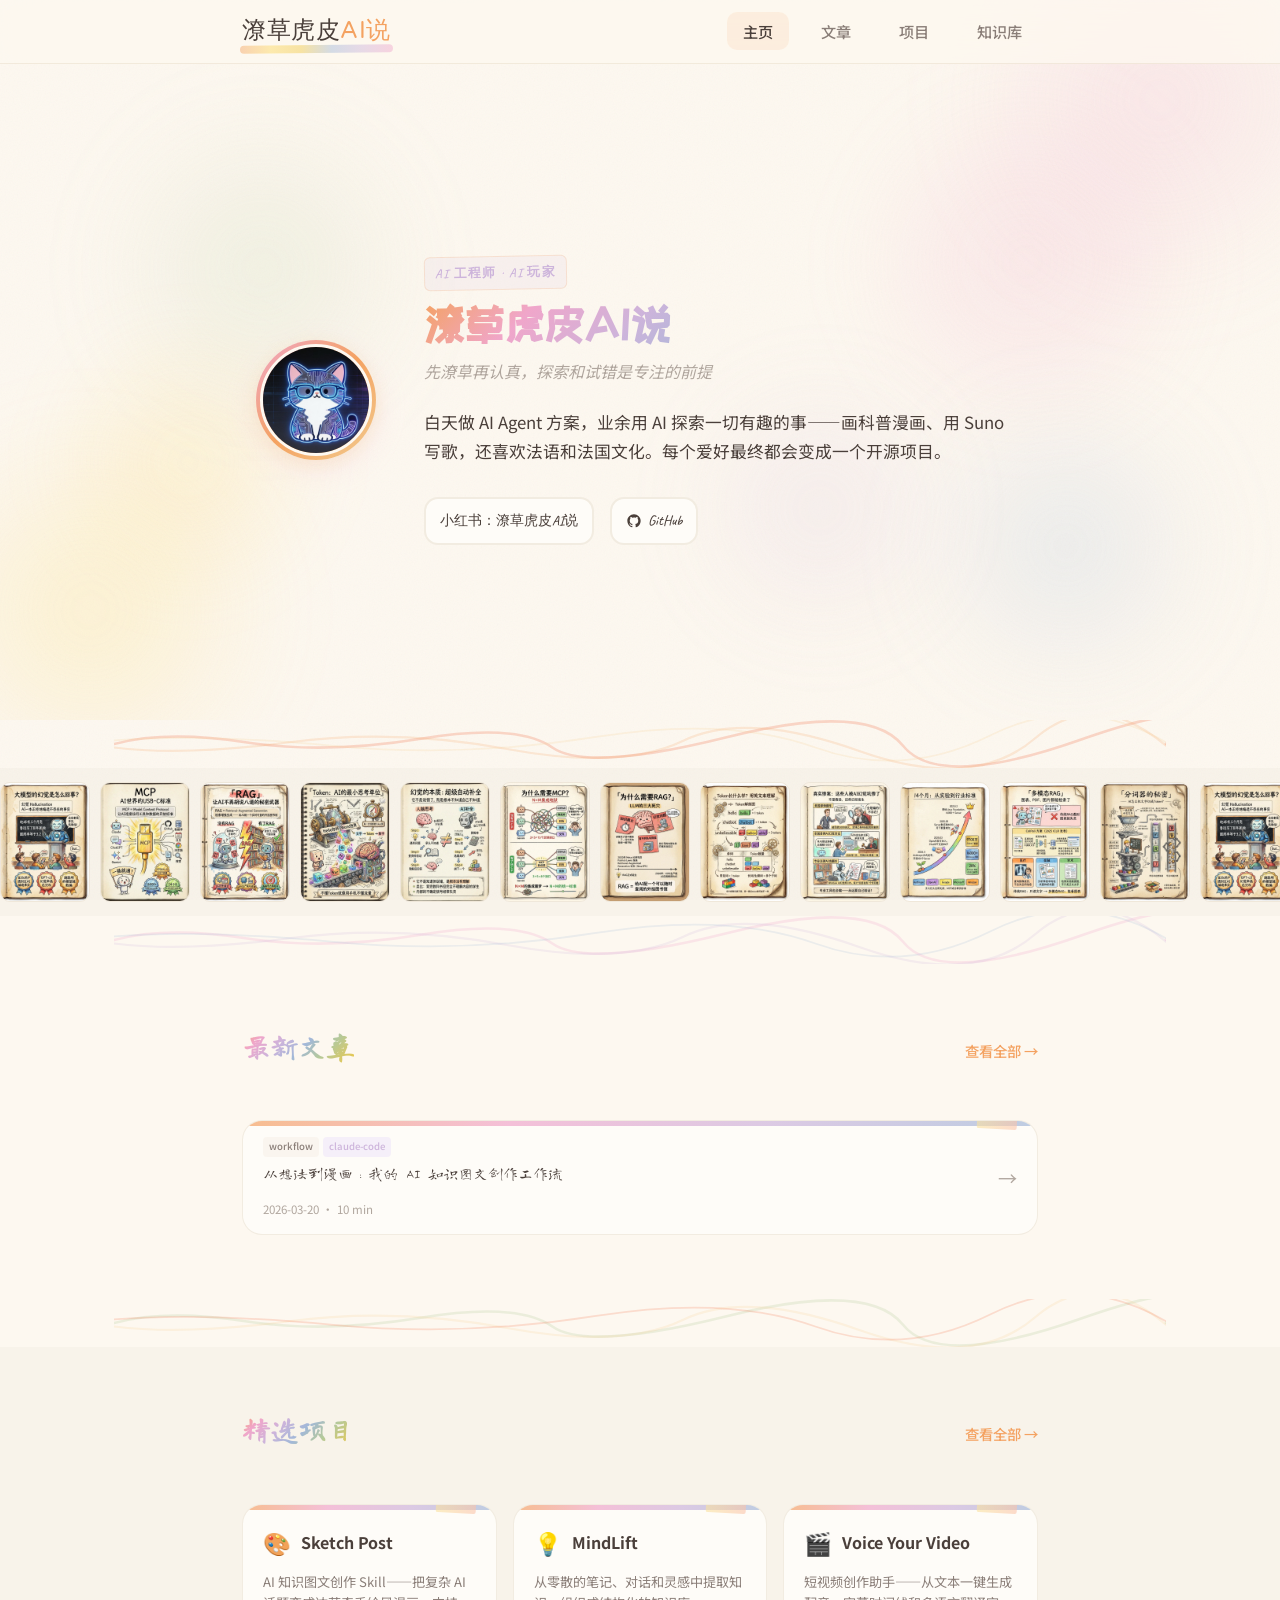
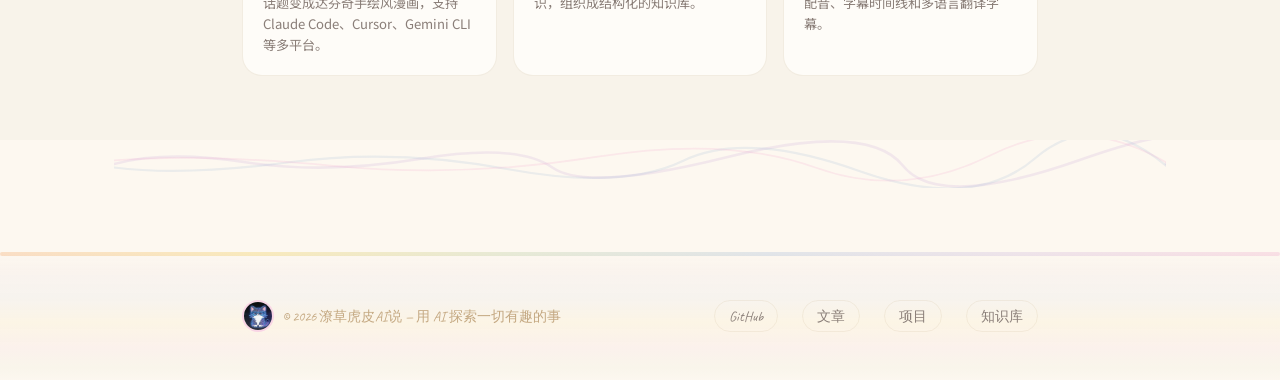
==== commit a3114def: "fix: improve Chinese font harmony and marquee loop Introduce 3-tier Chinese font system: - ZCOOL Kua" ====
--- a/index.html
+++ b/index.html
@@ -7,7 +7,7 @@
   <title>潦草虎皮AI说 — AI Engineer</title>
   <link rel="preconnect" href="https://fonts.googleapis.com">
   <link rel="preconnect" href="https://fonts.gstatic.com" crossorigin>
-  <link href="https://fonts.googleapis.com/css2?family=Caveat:wght@400;500;600;700&family=ZCOOL+KuaiLe&family=Varela+Round&family=Nunito:wght@300;400;500;600;700&family=Noto+Sans+SC:wght@300;400;500;700&display=swap" rel="stylesheet">
+  <link href="https://fonts.googleapis.com/css2?family=Caveat:wght@400;500;600;700&family=ZCOOL+KuaiLe&family=Long+Cang&family=Varela+Round&family=Nunito:wght@300;400;500;600;700&family=Noto+Sans+SC:wght@300;400;500;700&display=swap" rel="stylesheet">
   <link rel="stylesheet" href="css/style.css">
   <style>
     /* Index-page specific overrides */
@@ -197,21 +197,22 @@
     .marquee-strip {
       overflow: hidden;
       padding: 14px 0;
-      background: var(--bg-alt);
+      background: var(--bg-secondary);
     }
     .marquee-track {
       display: flex;
       gap: 10px;
-      animation: marquee 35s linear infinite;
+      animation: marquee 40s linear infinite;
       width: max-content;
     }
     .marquee-track img {
-      height: 110px;
-      border-radius: 8px;
+      height: 120px;
+      border-radius: 10px;
       object-fit: cover;
       aspect-ratio: 3/4;
-      border: 1px solid var(--border-light);
+      border: 1.5px solid rgba(196,168,130,0.15);
       transition: transform 0.2s;
+      flex-shrink: 0;
     }
     .marquee-track img:hover {
       transform: scale(1.05);
@@ -418,22 +419,32 @@
     <a href="knowledge.html" style="text-decoration:none; display:block;">
       <div class="marquee-strip">
         <div class="marquee-track">
-          <img src="images/topics/hallucination/img-1.webp" alt="AI 幻觉">
-          <img src="images/topics/mcp/img-1.webp" alt="什么是 MCP">
-          <img src="images/topics/rag/img-1.webp" alt="RAG 全解析">
-          <img src="images/topics/token/img-1.webp" alt="什么是 Token">
-          <img src="images/topics/hallucination/img-3.webp" alt="">
-          <img src="images/topics/mcp/img-3.webp" alt="">
-          <img src="images/topics/rag/img-3.webp" alt="">
-          <img src="images/topics/token/img-3.webp" alt="">
-          <img src="images/topics/hallucination/img-1.webp" alt="">
-          <img src="images/topics/mcp/img-1.webp" alt="">
-          <img src="images/topics/rag/img-1.webp" alt="">
-          <img src="images/topics/token/img-1.webp" alt="">
-          <img src="images/topics/hallucination/img-3.webp" alt="">
-          <img src="images/topics/mcp/img-3.webp" alt="">
-          <img src="images/topics/rag/img-3.webp" alt="">
-          <img src="images/topics/token/img-3.webp" alt="">
+          <!-- First set -->
+          <img src="images/topics/hallucination/img-1.webp" alt="AI 幻觉" loading="lazy">
+          <img src="images/topics/mcp/img-1.webp" alt="MCP" loading="lazy">
+          <img src="images/topics/rag/img-1.webp" alt="RAG" loading="lazy">
+          <img src="images/topics/token/img-1.webp" alt="Token" loading="lazy">
+          <img src="images/topics/hallucination/img-2.webp" alt="" loading="lazy">
+          <img src="images/topics/mcp/img-2.webp" alt="" loading="lazy">
+          <img src="images/topics/rag/img-2.webp" alt="" loading="lazy">
+          <img src="images/topics/token/img-2.webp" alt="" loading="lazy">
+          <img src="images/topics/hallucination/img-4.webp" alt="" loading="lazy">
+          <img src="images/topics/mcp/img-4.webp" alt="" loading="lazy">
+          <img src="images/topics/rag/img-4.webp" alt="" loading="lazy">
+          <img src="images/topics/token/img-4.webp" alt="" loading="lazy">
+          <!-- Duplicate for seamless loop -->
+          <img src="images/topics/hallucination/img-1.webp" alt="" loading="lazy">
+          <img src="images/topics/mcp/img-1.webp" alt="" loading="lazy">
+          <img src="images/topics/rag/img-1.webp" alt="" loading="lazy">
+          <img src="images/topics/token/img-1.webp" alt="" loading="lazy">
+          <img src="images/topics/hallucination/img-2.webp" alt="" loading="lazy">
+          <img src="images/topics/mcp/img-2.webp" alt="" loading="lazy">
+          <img src="images/topics/rag/img-2.webp" alt="" loading="lazy">
+          <img src="images/topics/token/img-2.webp" alt="" loading="lazy">
+          <img src="images/topics/hallucination/img-4.webp" alt="" loading="lazy">
+          <img src="images/topics/mcp/img-4.webp" alt="" loading="lazy">
+          <img src="images/topics/rag/img-4.webp" alt="" loading="lazy">
+          <img src="images/topics/token/img-4.webp" alt="" loading="lazy">
         </div>
       </div>
     </a>
--- a/css/style.css
+++ b/css/style.css
@@ -54,9 +54,11 @@
   --border-light: rgba(196,168,130,0.2);
   --border-medium: rgba(196,168,130,0.35);
 
-  /* Typography */
+  /* Typography — 3-tier Chinese font system */
   --font-hand-en: 'Caveat', cursive;
-  --font-hand-zh: 'ZCOOL KuaiLe', cursive;
+  --font-hero-zh: 'ZCOOL KuaiLe', cursive;            /* hero title only */
+  --font-title-zh: 'Long Cang', cursive;               /* section/card titles */
+  --font-hand-zh: 'Long Cang', cursive;                /* legacy alias → title tier */
   --font-body: 'Noto Sans SC', 'Nunito', sans-serif;
   --font-display-en: 'Varela Round', sans-serif;
   --font-primary: 'Noto Sans SC', 'Nunito', -apple-system, BlinkMacSystemFont, 'Segoe UI', sans-serif;
@@ -247,9 +249,9 @@
 }
 
 .nav__link {
-  font-family: var(--font-hand-zh);
-  font-size: 1rem;
-  font-weight: 400;
+  font-family: var(--font-body);
+  font-size: 0.95rem;
+  font-weight: 500;
   color: var(--wc-ink-light);
   padding: var(--spacing-xs) var(--spacing-sm);
   border-radius: 10px;
@@ -404,7 +406,7 @@
 }
 
 .hero__name {
-  font-family: var(--font-hand-zh);
+  font-family: var(--font-hero-zh);
   font-size: 3.5rem;
   font-weight: 400;
   margin-bottom: var(--spacing-sm);
